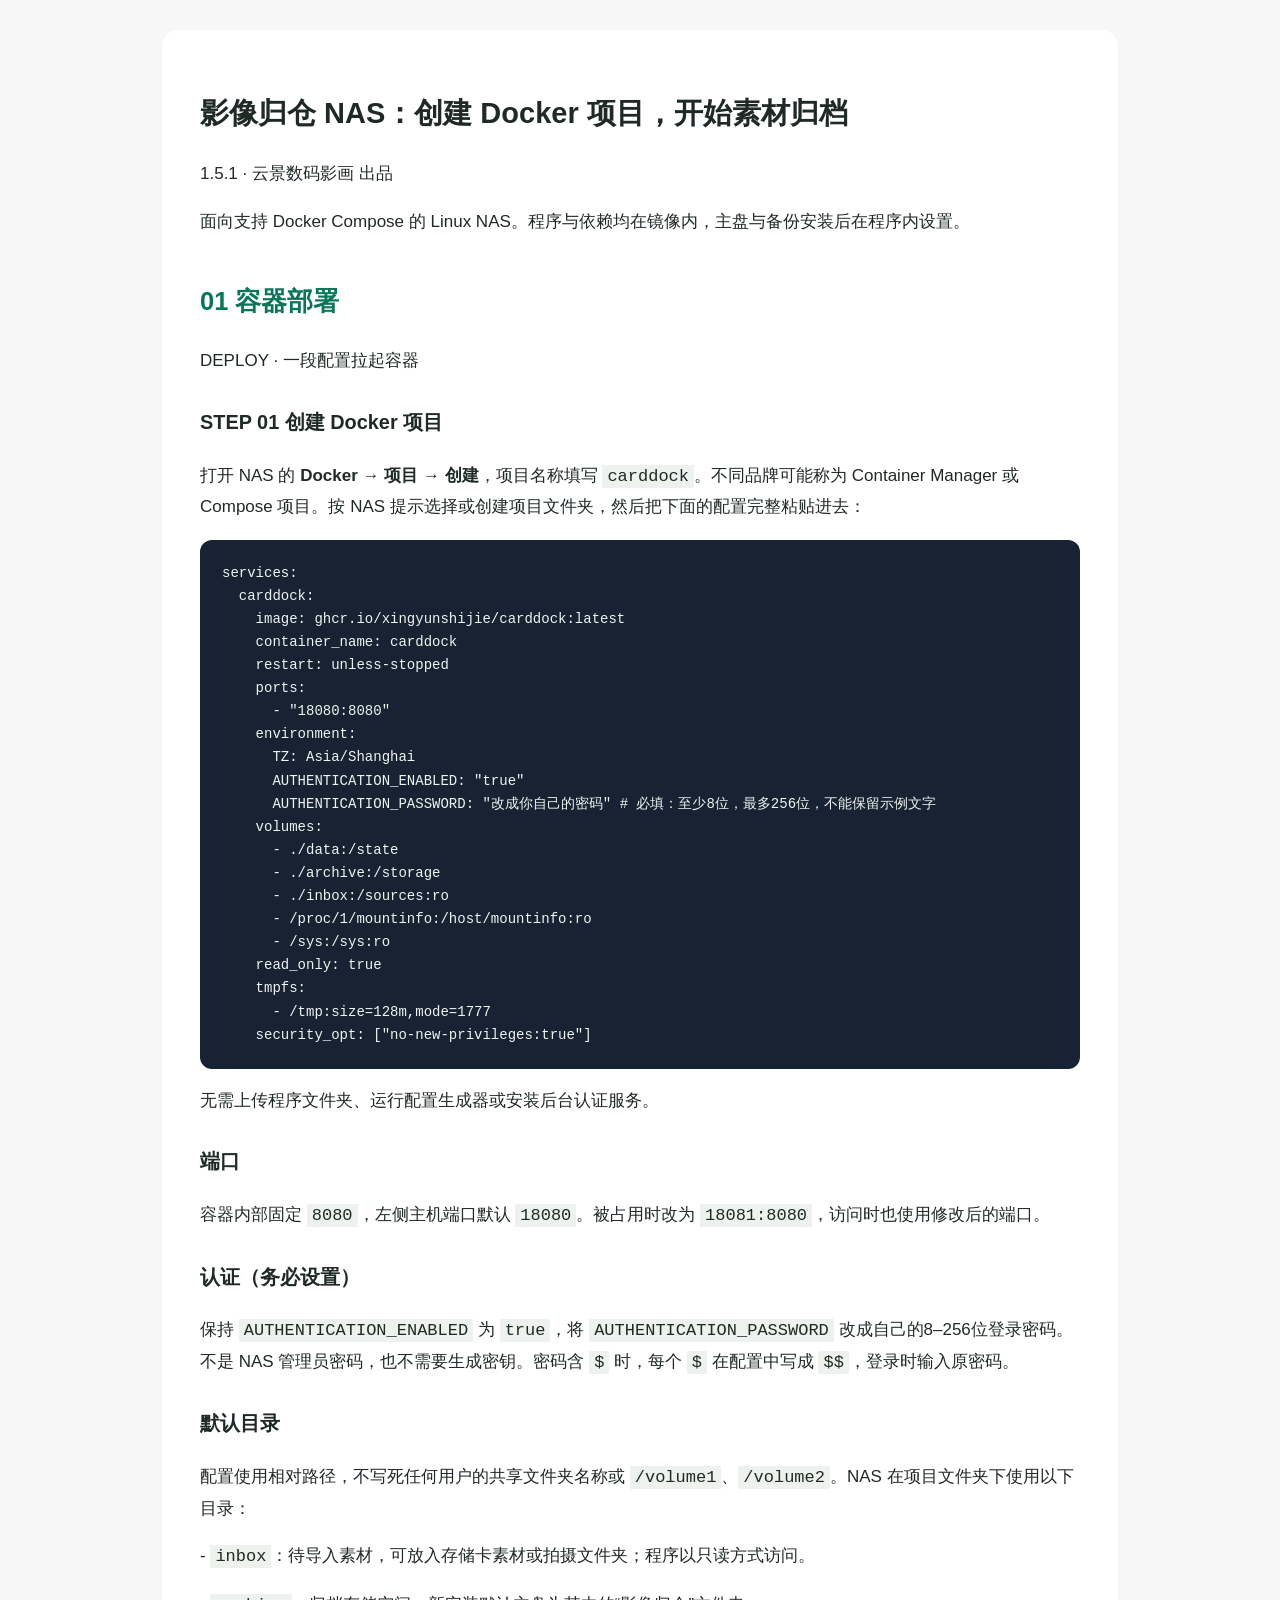
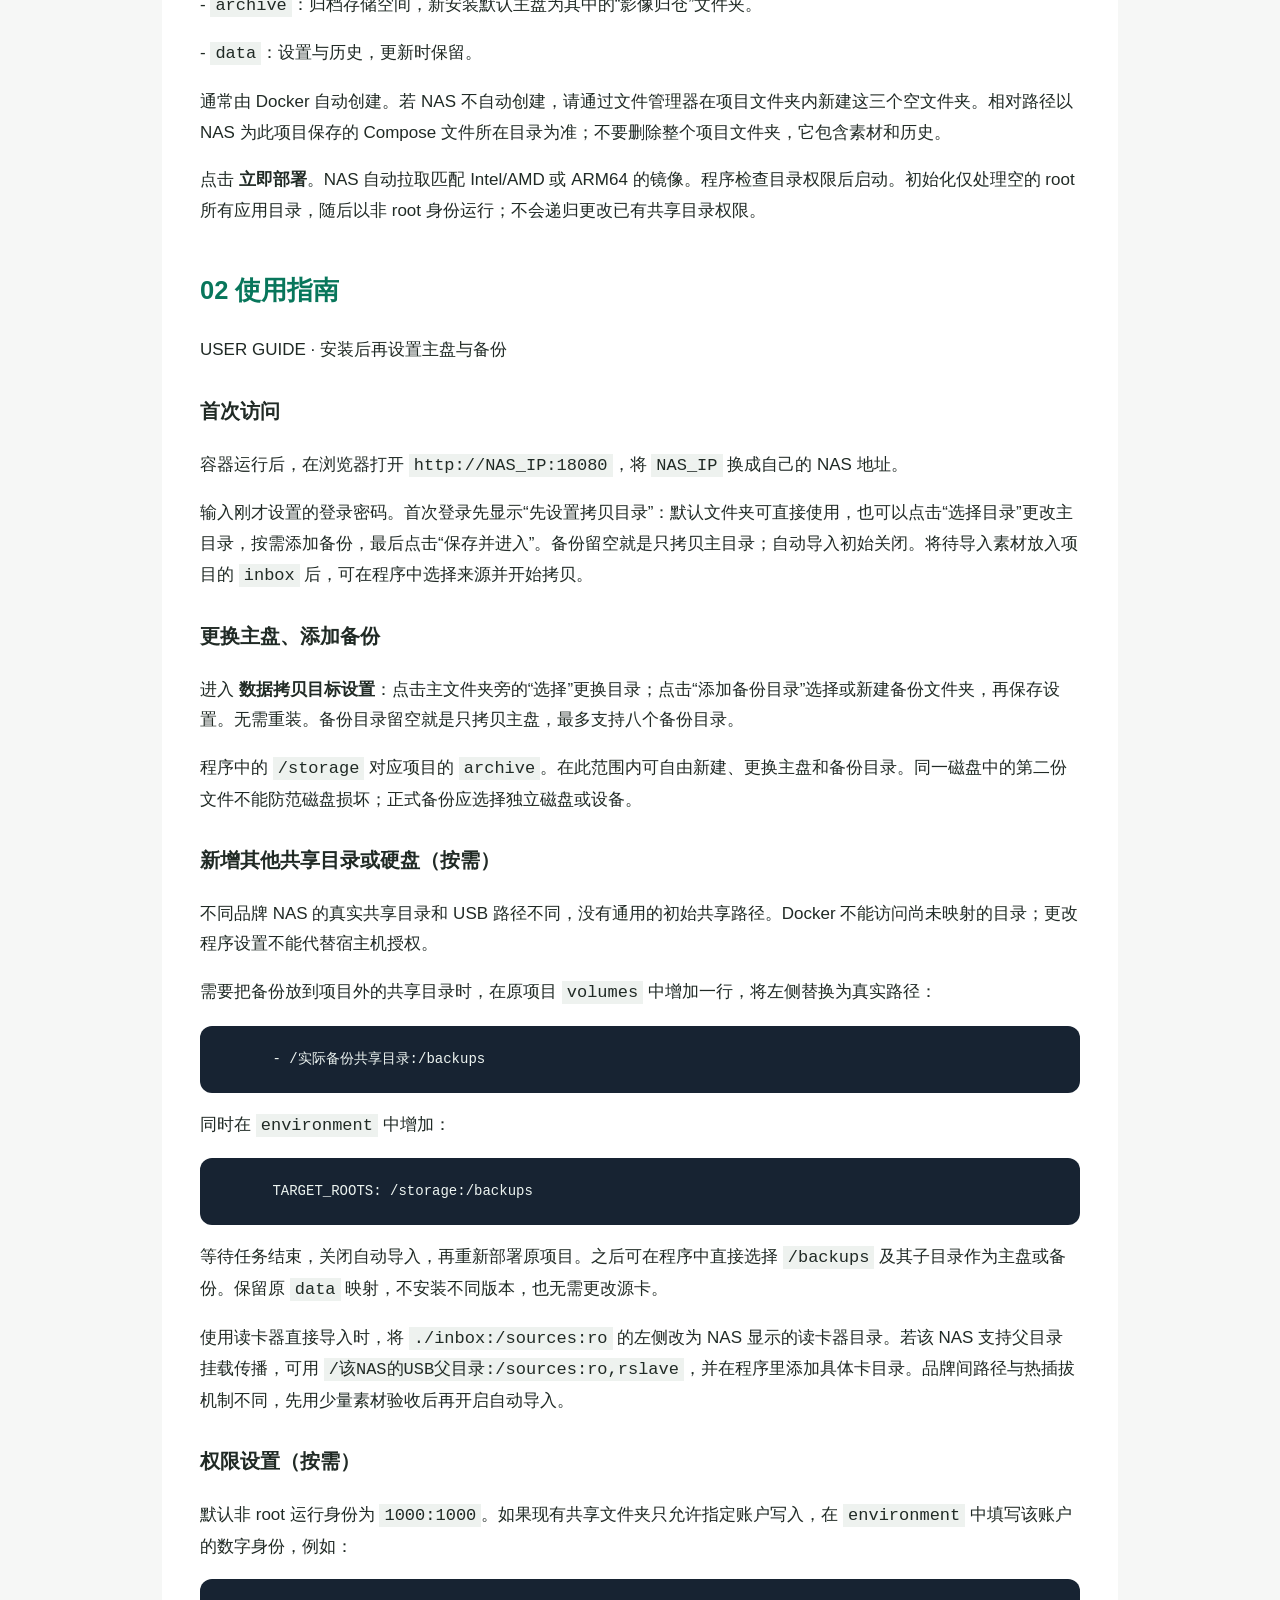
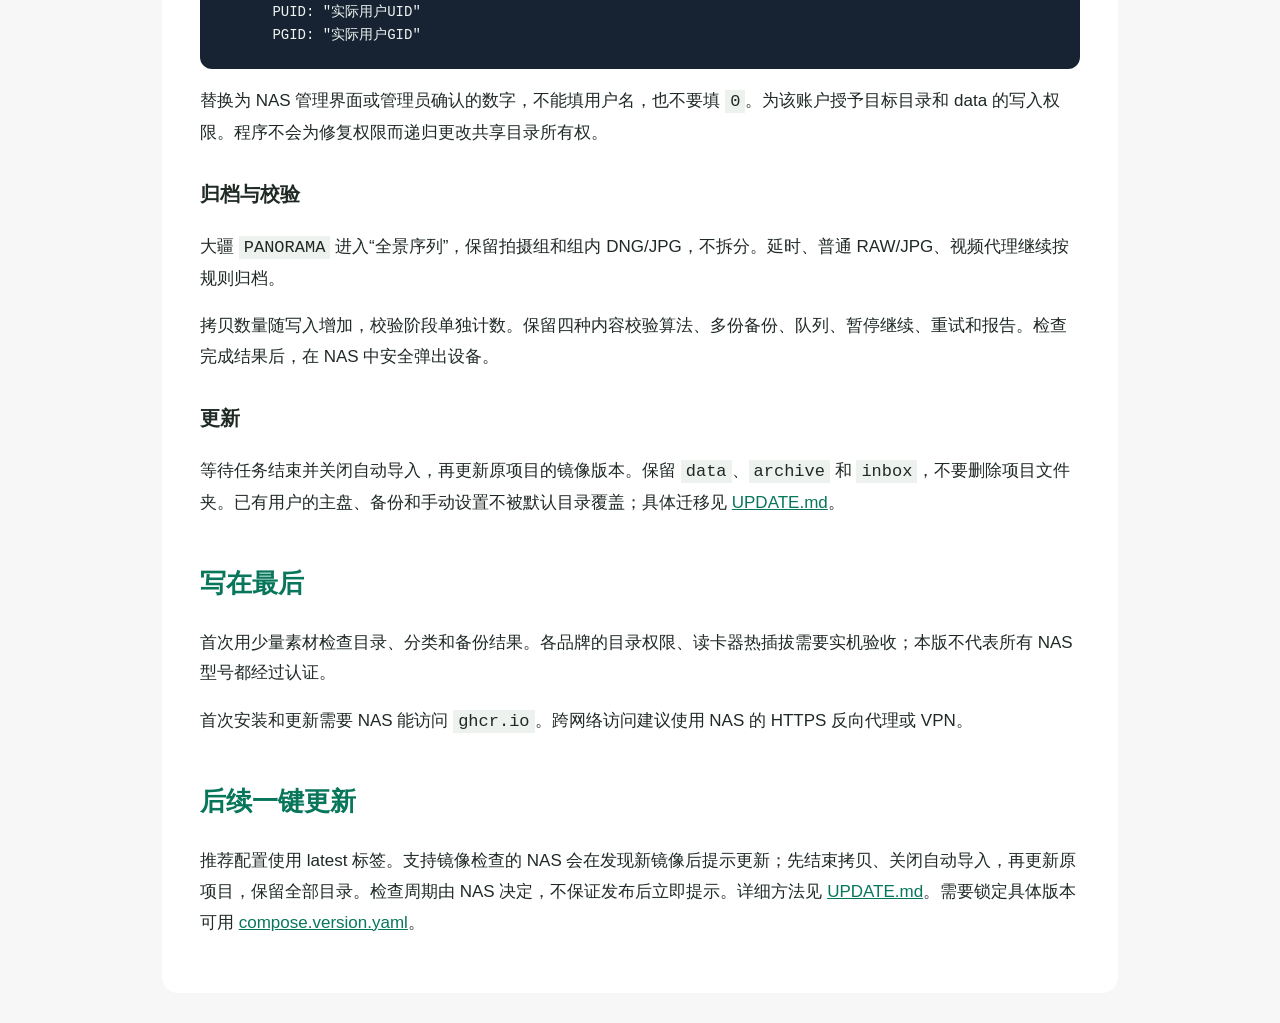
==== NAS安装说明.html @ 78da8e76 "Discover each NAS shared folders during installation and list granted shares" ====
<!doctype html><html lang="zh-CN"><meta charset="utf-8"><meta name="viewport" content="width=device-width,initial-scale=1"><title>影像归仓 NAS · 通用安装</title><style>body{margin:0;background:#f6f7f6;color:#202a25;font:17px/1.8 -apple-system,BlinkMacSystemFont,"Segoe UI",sans-serif}main{max-width:880px;margin:30px auto;background:#fff;padding:38px;border-radius:16px}h1{font-size:29px}h2{margin-top:42px;color:#08765b}h3{margin-top:28px}a{color:#08765b}pre{padding:22px;background:#172332;color:#edf4f1;overflow:auto;border-radius:12px;font-size:14px;line-height:1.65}code{font-family:ui-monospace,monospace}p code{background:#eef2ef;padding:2px 5px}@media(max-width:650px){main{margin:0;padding:24px 18px}h1{font-size:25px}}</style><main><h1>影像归仓 NAS：创建 Docker 项目，开始素材归档</h1><p>1.5.1 · 云景数码影画 出品</p><p>面向支持 Docker Compose 的 Linux NAS。程序与依赖均在镜像内，主盘与备份安装后在程序内设置。</p><h2>01 容器部署</h2><p>DEPLOY · 一段配置拉起容器</p><h3>STEP 01 创建 Docker 项目</h3><p>打开 NAS 的 <strong>Docker → 项目 → 创建</strong>，项目名称填写 <code>carddock</code>。不同品牌可能称为 Container Manager 或 Compose 项目。按 NAS 提示选择或创建项目文件夹，然后把下面的配置完整粘贴进去：</p><pre><code>services:
  carddock:
    image: ghcr.io/xingyunshijie/carddock:latest
    container_name: carddock
    restart: unless-stopped
    ports:
      - &quot;18080:8080&quot;
    environment:
      TZ: Asia/Shanghai
      AUTHENTICATION_ENABLED: &quot;true&quot;
      AUTHENTICATION_PASSWORD: &quot;改成你自己的密码&quot; # 必填：至少8位，最多256位，不能保留示例文字
    volumes:
      - ./data:/state
      - ./archive:/storage
      - ./inbox:/sources:ro
      - /proc/1/mountinfo:/host/mountinfo:ro
      - /sys:/sys:ro
    read_only: true
    tmpfs:
      - /tmp:size=128m,mode=1777
    security_opt: [&quot;no-new-privileges:true&quot;]</code></pre><p>无需上传程序文件夹、运行配置生成器或安装后台认证服务。</p><h3>端口</h3><p>容器内部固定 <code>8080</code>，左侧主机端口默认 <code>18080</code>。被占用时改为 <code>18081:8080</code>，访问时也使用修改后的端口。</p><h3>认证（务必设置）</h3><p>保持 <code>AUTHENTICATION_ENABLED</code> 为 <code>true</code>，将 <code>AUTHENTICATION_PASSWORD</code> 改成自己的8–256位登录密码。不是 NAS 管理员密码，也不需要生成密钥。密码含 <code>$</code> 时，每个 <code>$</code> 在配置中写成 <code>$$</code>，登录时输入原密码。</p><h3>默认目录</h3><p>配置使用相对路径，不写死任何用户的共享文件夹名称或 <code>/volume1</code>、<code>/volume2</code>。NAS 在项目文件夹下使用以下目录：</p><p>- <code>inbox</code>：待导入素材，可放入存储卡素材或拍摄文件夹；程序以只读方式访问。</p><p>- <code>archive</code>：归档存储空间，新安装默认主盘为其中的“影像归仓”文件夹。</p><p>- <code>data</code>：设置与历史，更新时保留。</p><p>通常由 Docker 自动创建。若 NAS 不自动创建，请通过文件管理器在项目文件夹内新建这三个空文件夹。相对路径以 NAS 为此项目保存的 Compose 文件所在目录为准；不要删除整个项目文件夹，它包含素材和历史。</p><p>点击 <strong>立即部署</strong>。NAS 自动拉取匹配 Intel/AMD 或 ARM64 的镜像。程序检查目录权限后启动。初始化仅处理空的 root 所有应用目录，随后以非 root 身份运行；不会递归更改已有共享目录权限。</p><h2>02 使用指南</h2><p>USER GUIDE · 安装后再设置主盘与备份</p><h3>首次访问</h3><p>容器运行后，在浏览器打开 <code>http://NAS_IP:18080</code>，将 <code>NAS_IP</code> 换成自己的 NAS 地址。</p><p>输入刚才设置的登录密码。首次登录先显示“先设置拷贝目录”：默认文件夹可直接使用，也可以点击“选择目录”更改主目录，按需添加备份，最后点击“保存并进入”。备份留空就是只拷贝主目录；自动导入初始关闭。将待导入素材放入项目的 <code>inbox</code> 后，可在程序中选择来源并开始拷贝。</p><h3>更换主盘、添加备份</h3><p>进入 <strong>数据拷贝目标设置</strong>：点击主文件夹旁的“选择”更换目录；点击“添加备份目录”选择或新建备份文件夹，再保存设置。无需重装。备份目录留空就是只拷贝主盘，最多支持八个备份目录。</p><p>程序中的 <code>/storage</code> 对应项目的 <code>archive</code>。在此范围内可自由新建、更换主盘和备份目录。同一磁盘中的第二份文件不能防范磁盘损坏；正式备份应选择独立磁盘或设备。</p><h3>新增其他共享目录或硬盘（按需）</h3><p>不同品牌 NAS 的真实共享目录和 USB 路径不同，没有通用的初始共享路径。Docker 不能访问尚未映射的目录；更改程序设置不能代替宿主机授权。</p><p>需要把备份放到项目外的共享目录时，在原项目 <code>volumes</code> 中增加一行，将左侧替换为真实路径：</p><pre><code>      - /实际备份共享目录:/backups</code></pre><p>同时在 <code>environment</code> 中增加：</p><pre><code>      TARGET_ROOTS: /storage:/backups</code></pre><p>等待任务结束，关闭自动导入，再重新部署原项目。之后可在程序中直接选择 <code>/backups</code> 及其子目录作为主盘或备份。保留原 <code>data</code> 映射，不安装不同版本，也无需更改源卡。</p><p>使用读卡器直接导入时，将 <code>./inbox:/sources:ro</code> 的左侧改为 NAS 显示的读卡器目录。若该 NAS 支持父目录挂载传播，可用 <code>/该NAS的USB父目录:/sources:ro,rslave</code>，并在程序里添加具体卡目录。品牌间路径与热插拔机制不同，先用少量素材验收后再开启自动导入。</p><h3>权限设置（按需）</h3><p>默认非 root 运行身份为 <code>1000:1000</code>。如果现有共享文件夹只允许指定账户写入，在 <code>environment</code> 中填写该账户的数字身份，例如：</p><pre><code>      PUID: &quot;实际用户UID&quot;
      PGID: &quot;实际用户GID&quot;</code></pre><p>替换为 NAS 管理界面或管理员确认的数字，不能填用户名，也不要填 <code>0</code>。为该账户授予目标目录和 data 的写入权限。程序不会为修复权限而递归更改共享目录所有权。</p><h3>归档与校验</h3><p>大疆 <code>PANORAMA</code> 进入“全景序列”，保留拍摄组和组内 DNG/JPG，不拆分。延时、普通 RAW/JPG、视频代理继续按规则归档。</p><p>拷贝数量随写入增加，校验阶段单独计数。保留四种内容校验算法、多份备份、队列、暂停继续、重试和报告。检查完成结果后，在 NAS 中安全弹出设备。</p><h3>更新</h3><p>等待任务结束并关闭自动导入，再更新原项目的镜像版本。保留 <code>data</code>、<code>archive</code> 和 <code>inbox</code>，不要删除项目文件夹。已有用户的主盘、备份和手动设置不被默认目录覆盖；具体迁移见 <a href="UPDATE.md">UPDATE.md</a>。</p><h2>写在最后</h2><p>首次用少量素材检查目录、分类和备份结果。各品牌的目录权限、读卡器热插拔需要实机验收；本版不代表所有 NAS 型号都经过认证。</p><p>首次安装和更新需要 NAS 能访问 <code>ghcr.io</code>。跨网络访问建议使用 NAS 的 HTTPS 反向代理或 VPN。</p><h2>后续一键更新</h2><p>推荐配置使用 latest 标签。支持镜像检查的 NAS 会在发现新镜像后提示更新；先结束拷贝、关闭自动导入，再更新原项目，保留全部目录。检查周期由 NAS 决定，不保证发布后立即提示。详细方法见 <a href="UPDATE.md">UPDATE.md</a>。需要锁定具体版本可用 <a href="compose.version.yaml">compose.version.yaml</a>。</p></main></html>
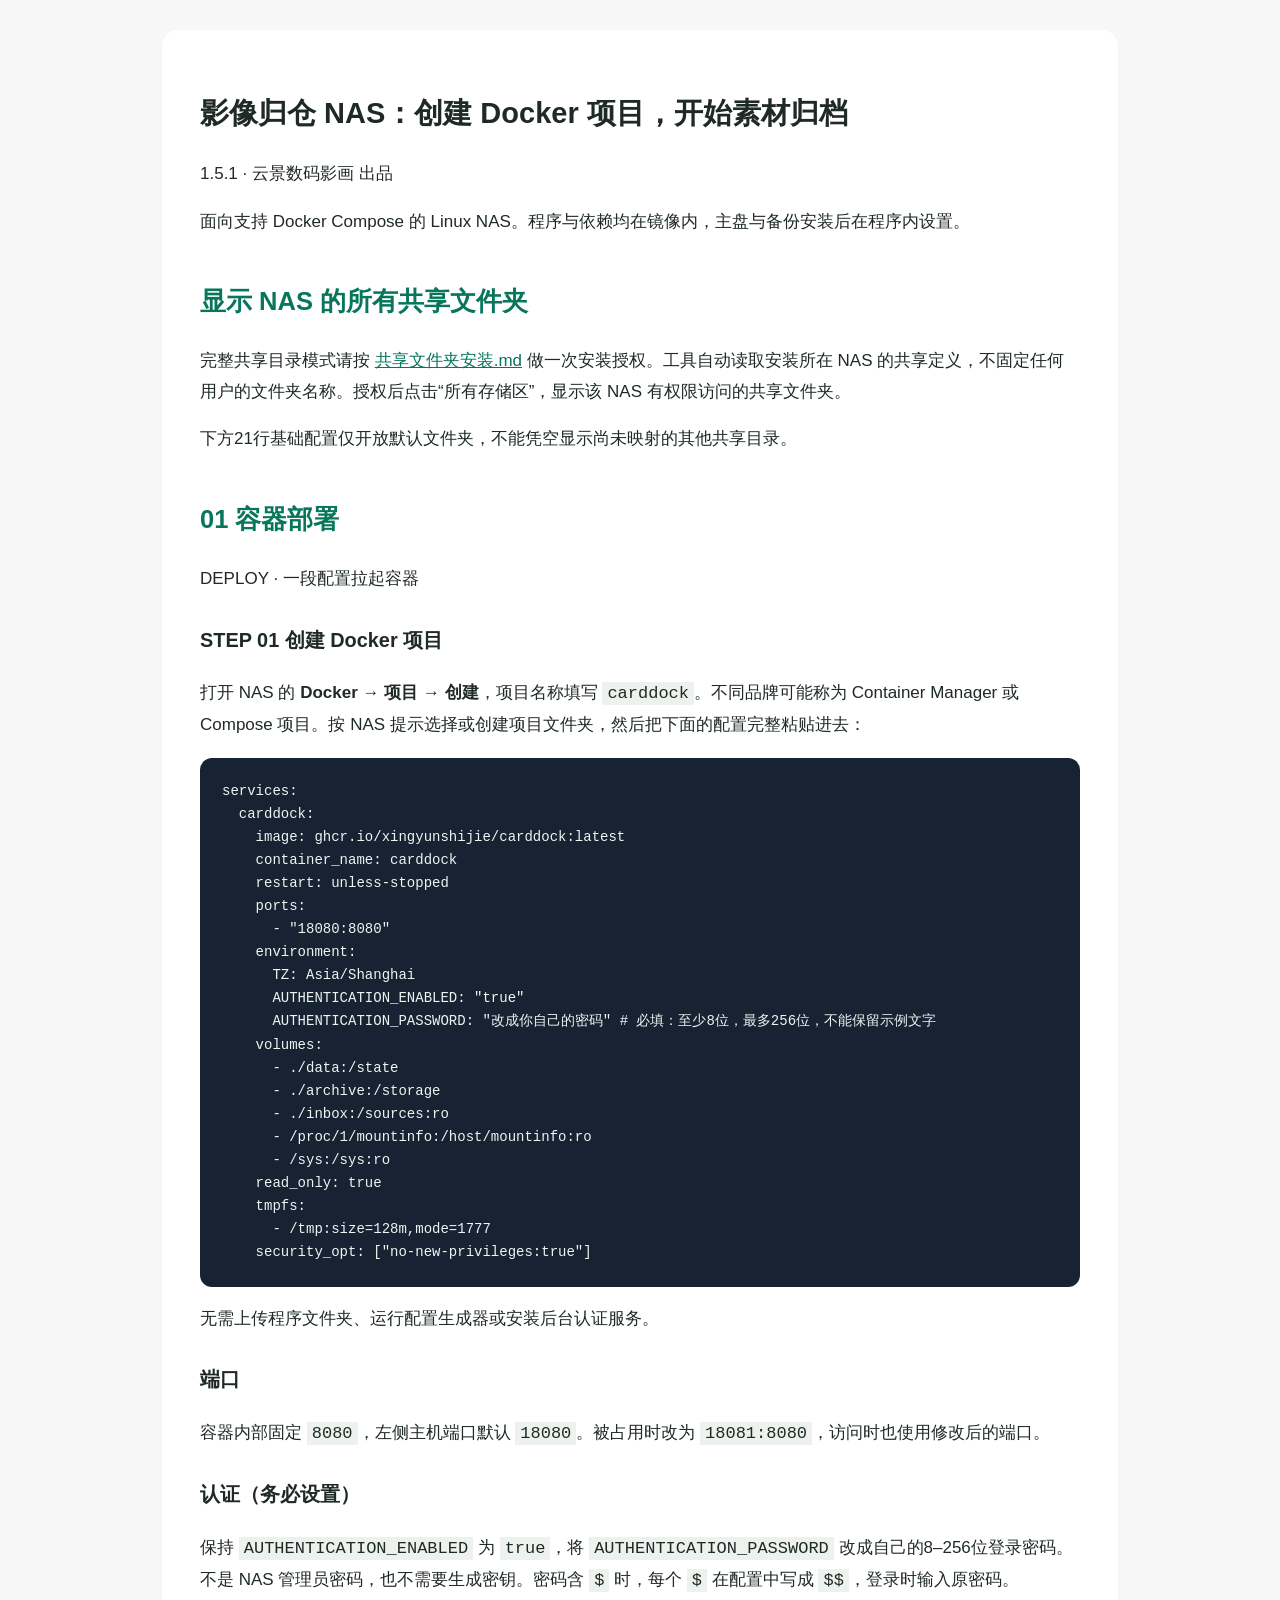
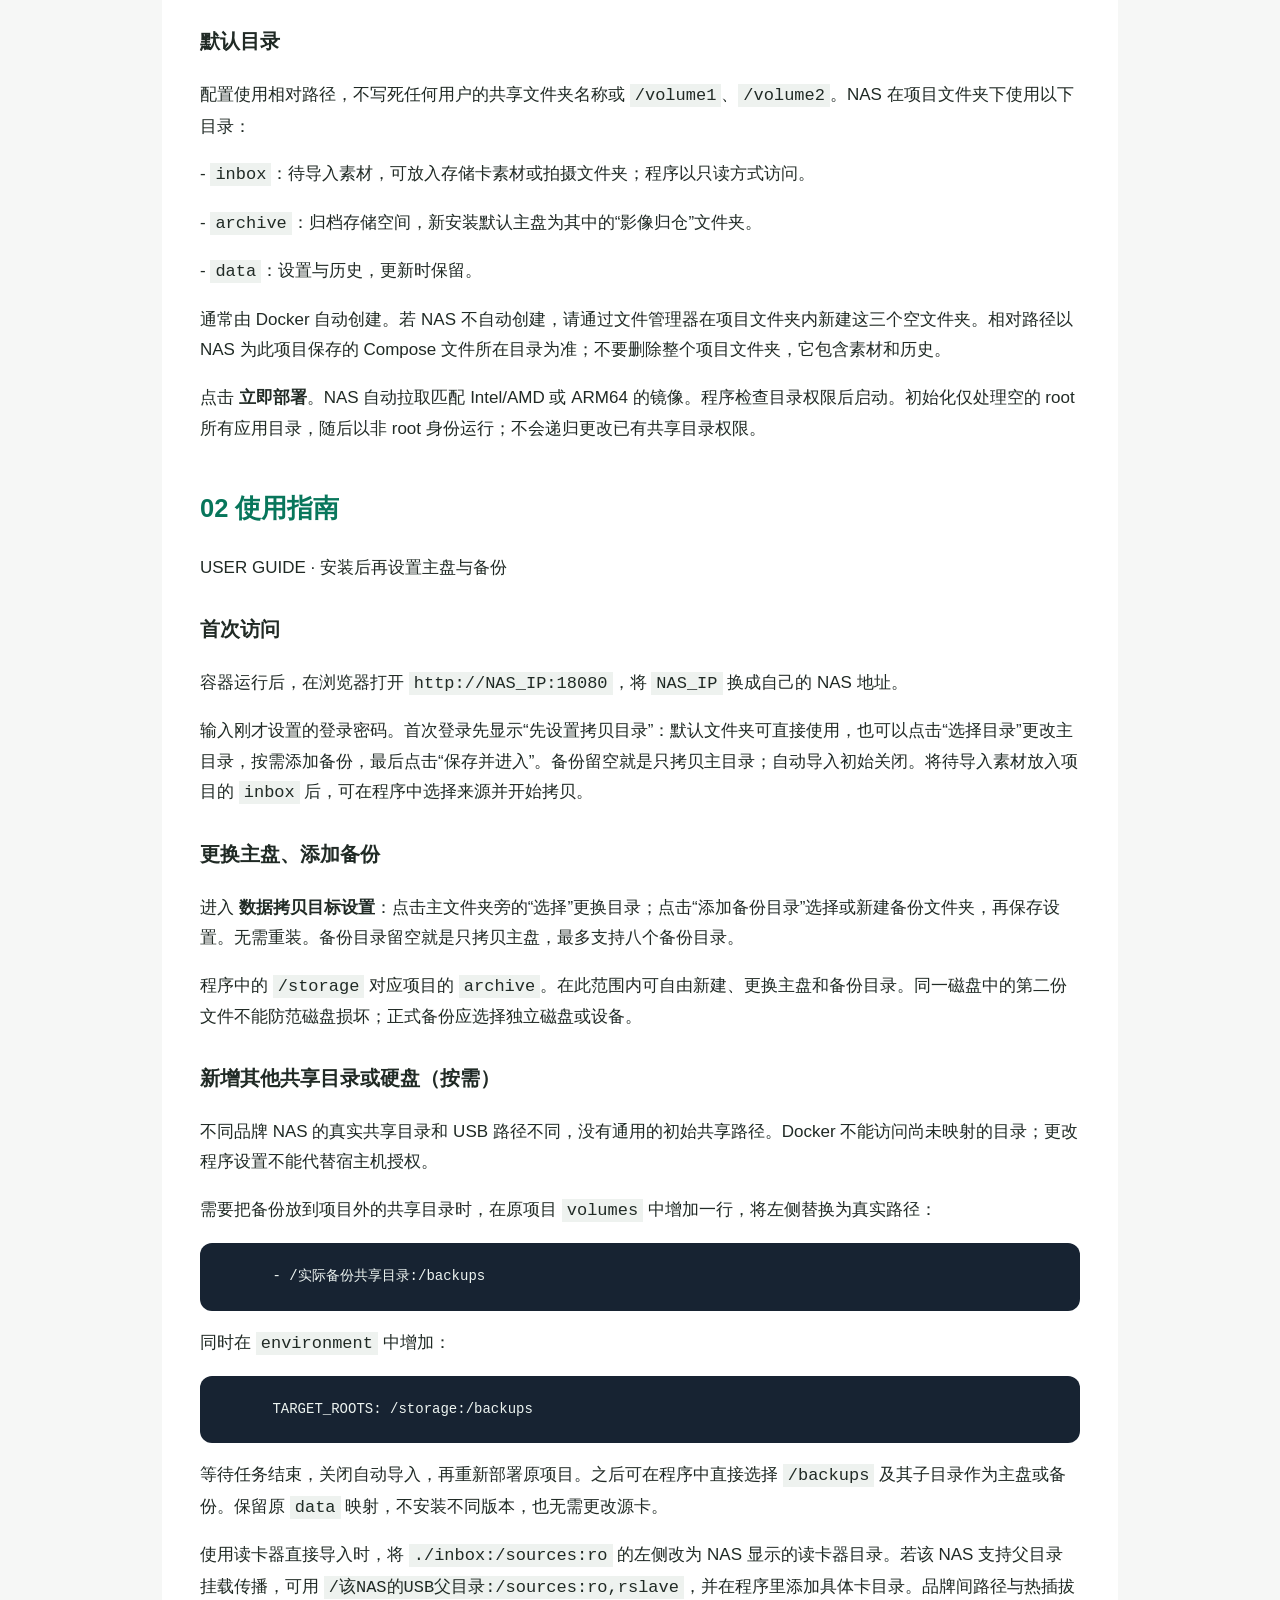
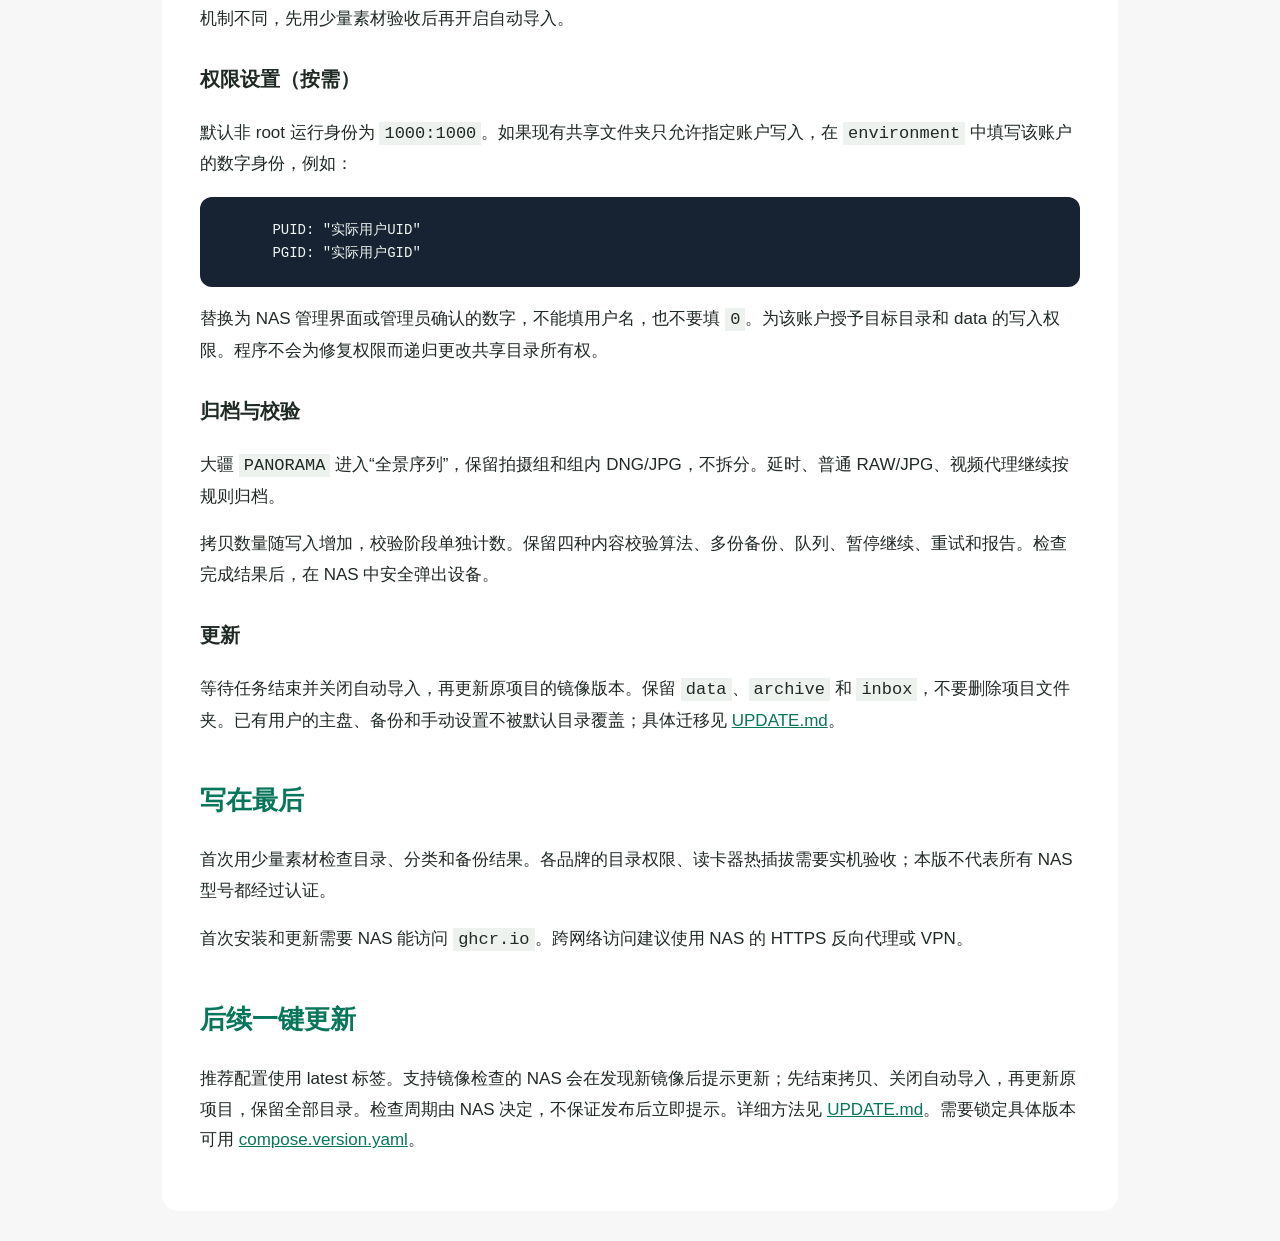
==== commit b2be43d6: "Accept real NAS paths and explain shared folder authorization" ====
--- a/NAS安装说明.html
+++ b/NAS安装说明.html
@@ -1,4 +1,4 @@
-<!doctype html><html lang="zh-CN"><meta charset="utf-8"><meta name="viewport" content="width=device-width,initial-scale=1"><title>影像归仓 NAS · 通用安装</title><style>body{margin:0;background:#f6f7f6;color:#202a25;font:17px/1.8 -apple-system,BlinkMacSystemFont,"Segoe UI",sans-serif}main{max-width:880px;margin:30px auto;background:#fff;padding:38px;border-radius:16px}h1{font-size:29px}h2{margin-top:42px;color:#08765b}h3{margin-top:28px}a{color:#08765b}pre{padding:22px;background:#172332;color:#edf4f1;overflow:auto;border-radius:12px;font-size:14px;line-height:1.65}code{font-family:ui-monospace,monospace}p code{background:#eef2ef;padding:2px 5px}@media(max-width:650px){main{margin:0;padding:24px 18px}h1{font-size:25px}}</style><main><h1>影像归仓 NAS：创建 Docker 项目，开始素材归档</h1><p>1.5.1 · 云景数码影画 出品</p><p>面向支持 Docker Compose 的 Linux NAS。程序与依赖均在镜像内，主盘与备份安装后在程序内设置。</p><h2>01 容器部署</h2><p>DEPLOY · 一段配置拉起容器</p><h3>STEP 01 创建 Docker 项目</h3><p>打开 NAS 的 <strong>Docker → 项目 → 创建</strong>，项目名称填写 <code>carddock</code>。不同品牌可能称为 Container Manager 或 Compose 项目。按 NAS 提示选择或创建项目文件夹，然后把下面的配置完整粘贴进去：</p><pre><code>services:
+<!doctype html><html lang="zh-CN"><meta charset="utf-8"><meta name="viewport" content="width=device-width,initial-scale=1"><title>影像归仓 NAS · 通用安装</title><style>body{margin:0;background:#f6f7f6;color:#202a25;font:17px/1.8 -apple-system,BlinkMacSystemFont,"Segoe UI",sans-serif}main{max-width:880px;margin:30px auto;background:#fff;padding:38px;border-radius:16px}h1{font-size:29px}h2{margin-top:42px;color:#08765b}h3{margin-top:28px}a{color:#08765b}pre{padding:22px;background:#172332;color:#edf4f1;overflow:auto;border-radius:12px;font-size:14px;line-height:1.65}code{font-family:ui-monospace,monospace}p code{background:#eef2ef;padding:2px 5px}@media(max-width:650px){main{margin:0;padding:24px 18px}h1{font-size:25px}}</style><main><h1>影像归仓 NAS：创建 Docker 项目，开始素材归档</h1><p>1.5.1 · 云景数码影画 出品</p><p>面向支持 Docker Compose 的 Linux NAS。程序与依赖均在镜像内，主盘与备份安装后在程序内设置。</p><h2>显示 NAS 的所有共享文件夹</h2><p>完整共享目录模式请按 <a href="共享文件夹安装.md">共享文件夹安装.md</a> 做一次安装授权。工具自动读取安装所在 NAS 的共享定义，不固定任何用户的文件夹名称。授权后点击“所有存储区”，显示该 NAS 有权限访问的共享文件夹。</p><p>下方21行基础配置仅开放默认文件夹，不能凭空显示尚未映射的其他共享目录。</p><h2>01 容器部署</h2><p>DEPLOY · 一段配置拉起容器</p><h3>STEP 01 创建 Docker 项目</h3><p>打开 NAS 的 <strong>Docker → 项目 → 创建</strong>，项目名称填写 <code>carddock</code>。不同品牌可能称为 Container Manager 或 Compose 项目。按 NAS 提示选择或创建项目文件夹，然后把下面的配置完整粘贴进去：</p><pre><code>services:
   carddock:
     image: ghcr.io/xingyunshijie/carddock:latest
     container_name: carddock
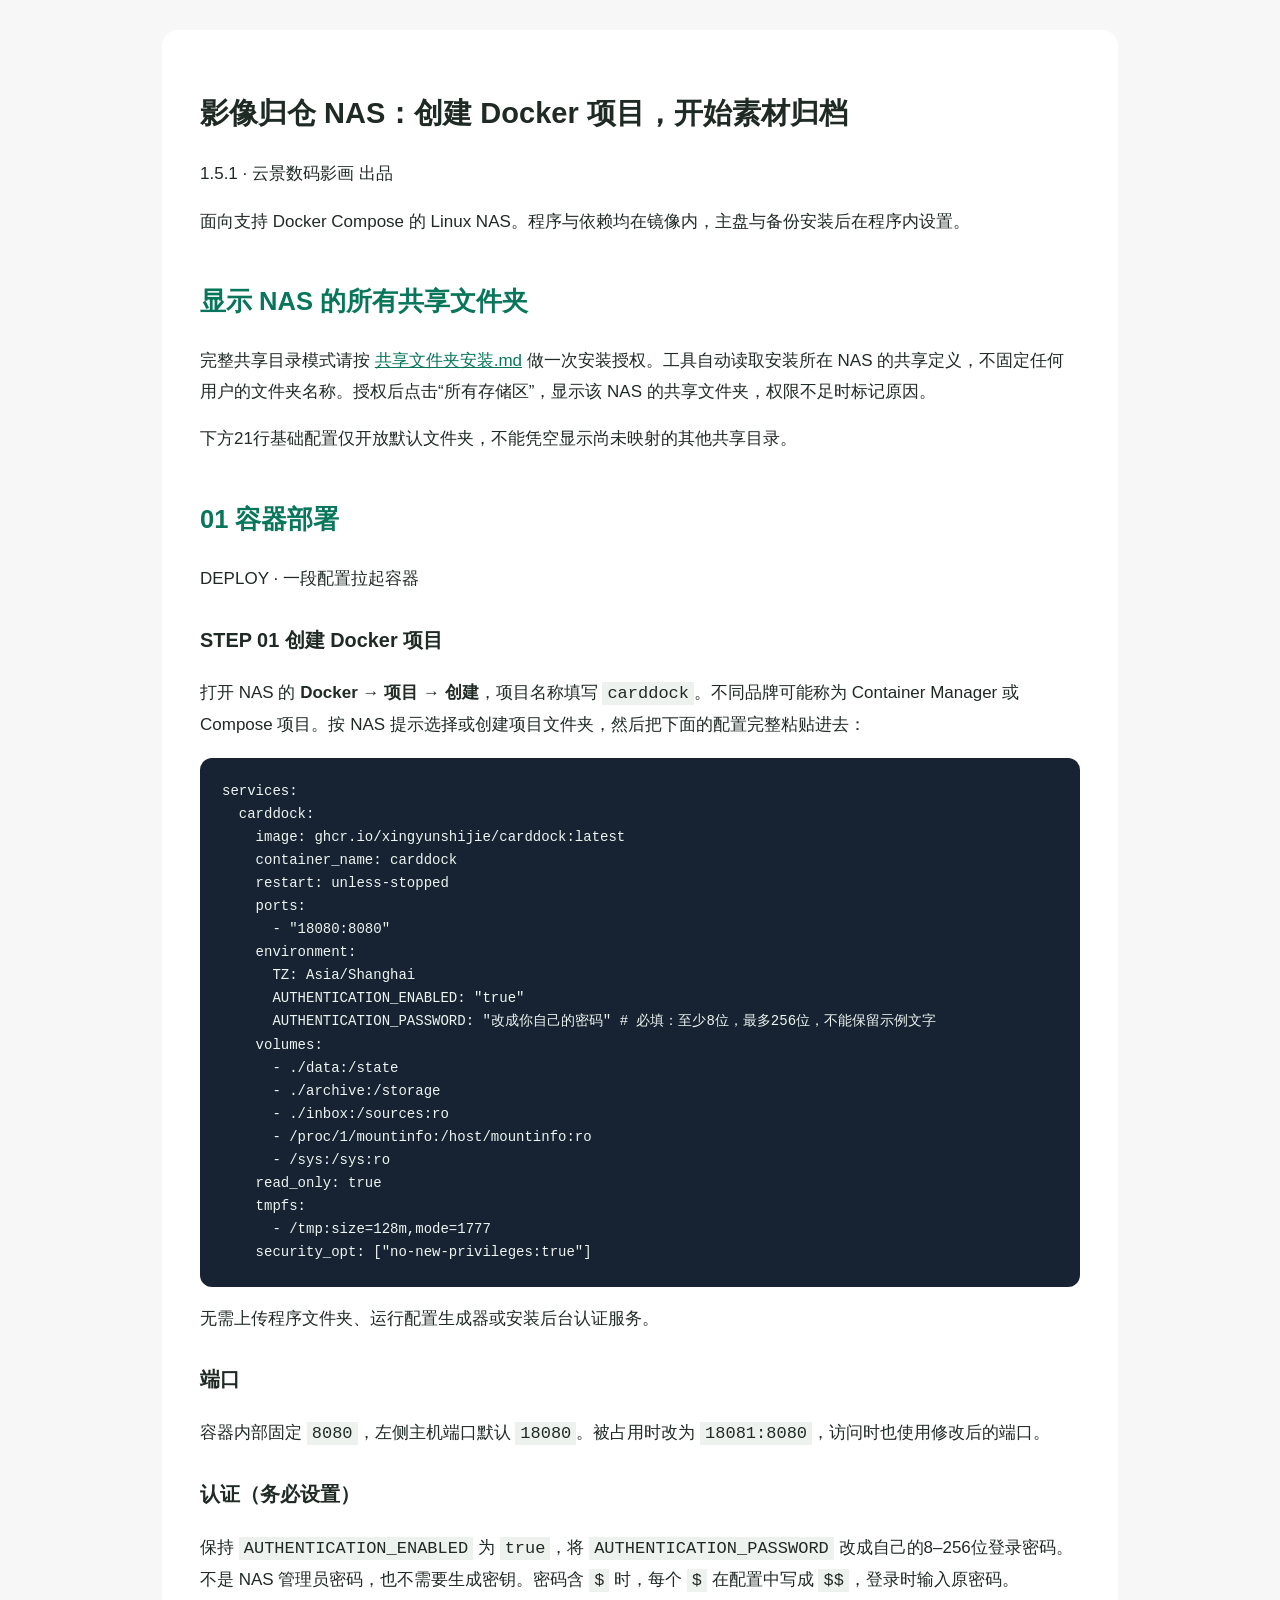
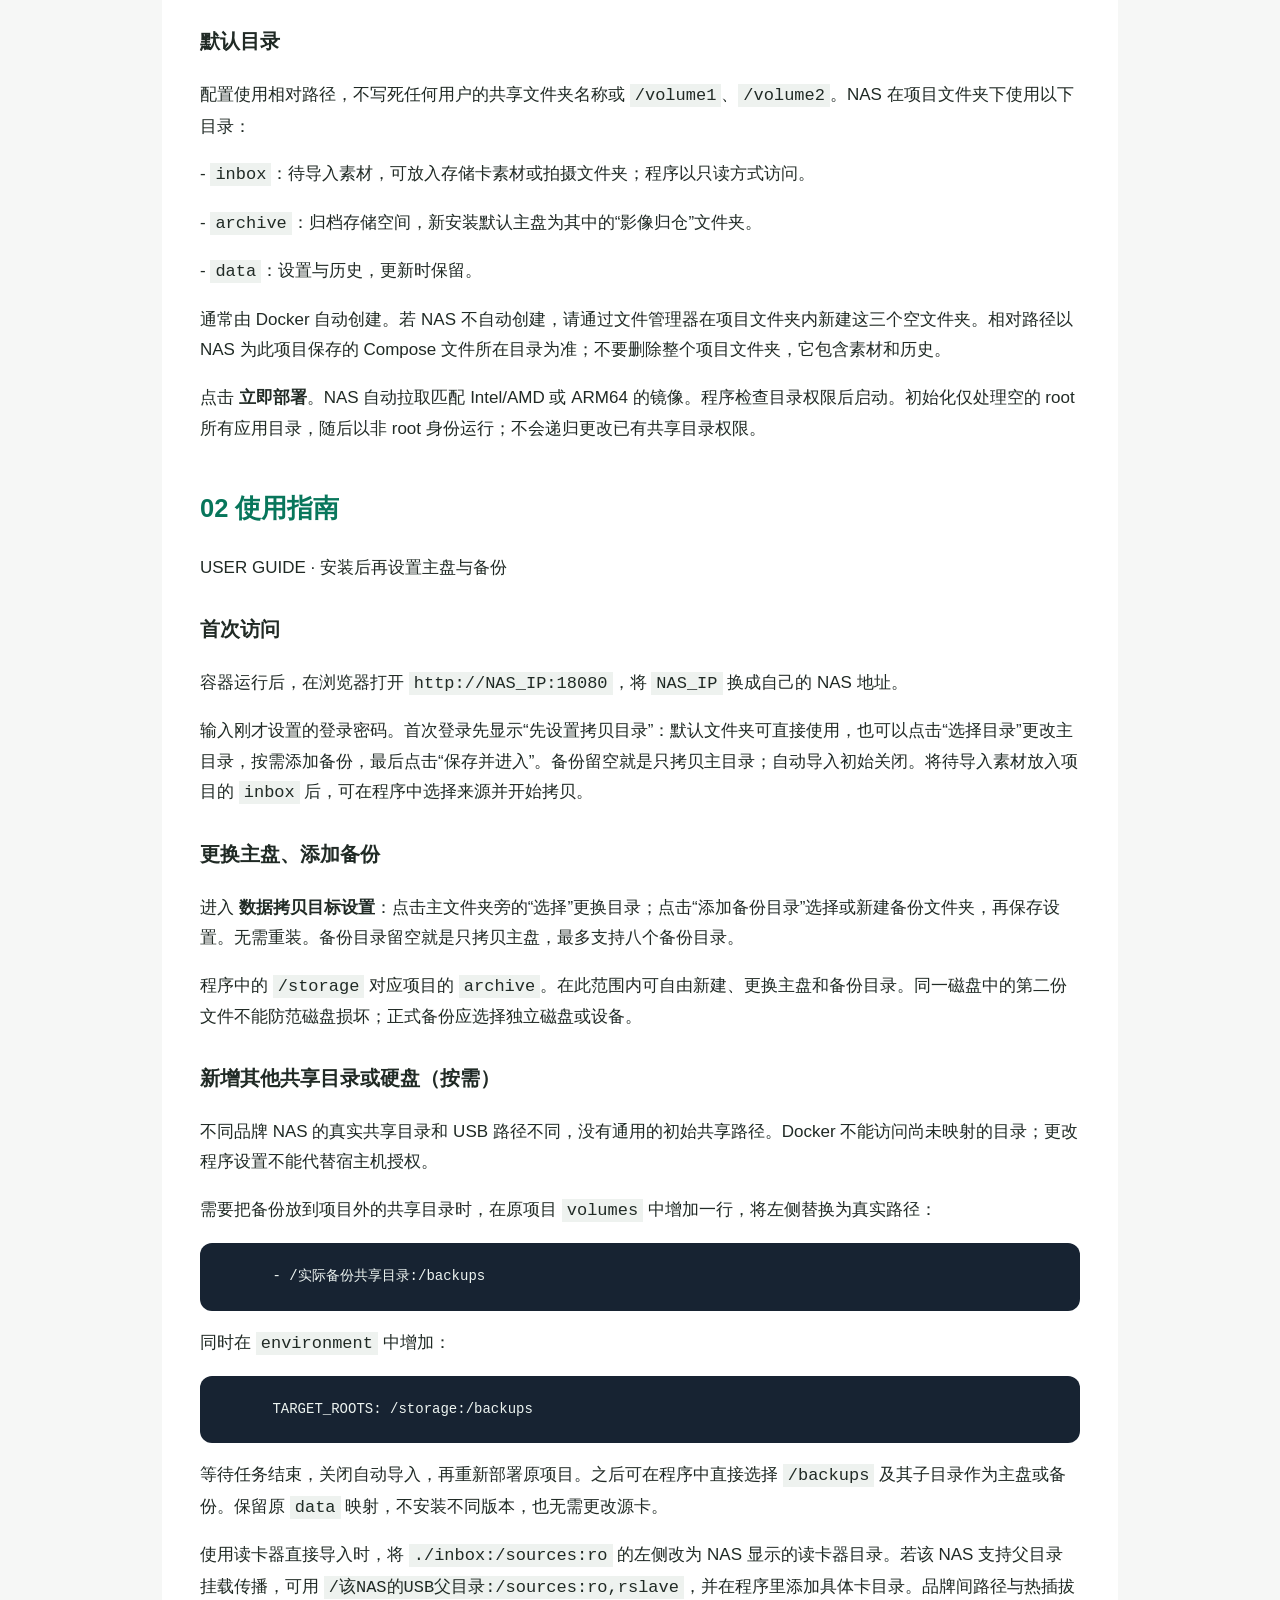
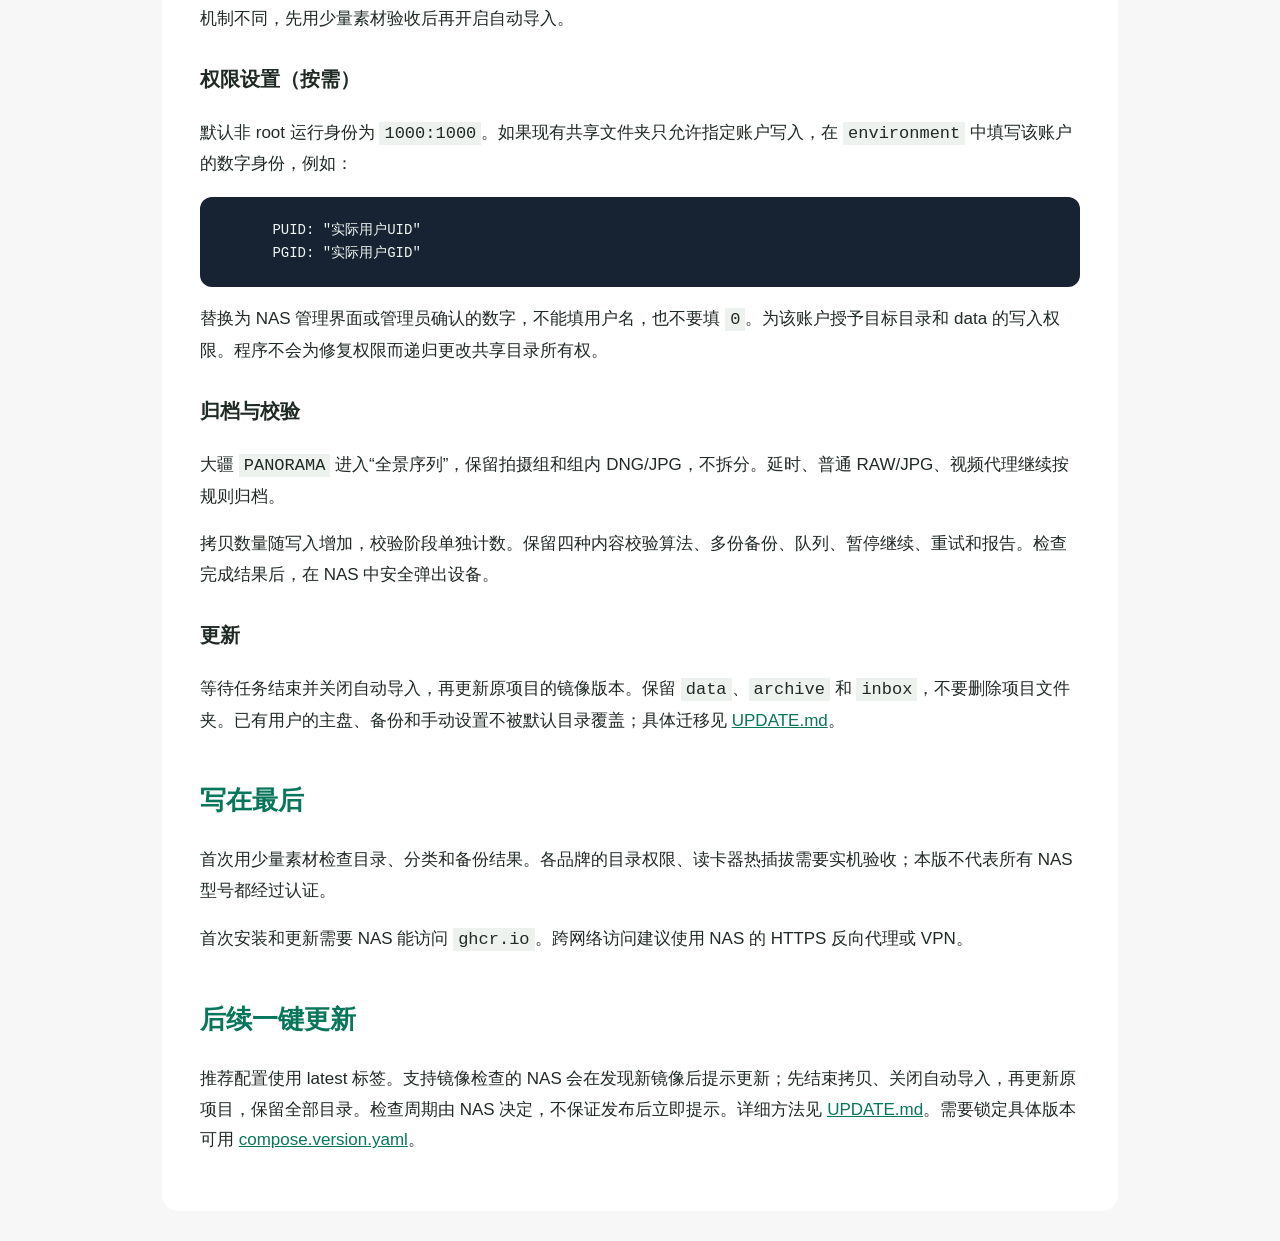
==== commit 149499e5: "Document portable share authorization and verified NAS folder selection [skip ci]" ====
--- a/NAS安装说明.html
+++ b/NAS安装说明.html
@@ -1,4 +1,4 @@
-<!doctype html><html lang="zh-CN"><meta charset="utf-8"><meta name="viewport" content="width=device-width,initial-scale=1"><title>影像归仓 NAS · 通用安装</title><style>body{margin:0;background:#f6f7f6;color:#202a25;font:17px/1.8 -apple-system,BlinkMacSystemFont,"Segoe UI",sans-serif}main{max-width:880px;margin:30px auto;background:#fff;padding:38px;border-radius:16px}h1{font-size:29px}h2{margin-top:42px;color:#08765b}h3{margin-top:28px}a{color:#08765b}pre{padding:22px;background:#172332;color:#edf4f1;overflow:auto;border-radius:12px;font-size:14px;line-height:1.65}code{font-family:ui-monospace,monospace}p code{background:#eef2ef;padding:2px 5px}@media(max-width:650px){main{margin:0;padding:24px 18px}h1{font-size:25px}}</style><main><h1>影像归仓 NAS：创建 Docker 项目，开始素材归档</h1><p>1.5.1 · 云景数码影画 出品</p><p>面向支持 Docker Compose 的 Linux NAS。程序与依赖均在镜像内，主盘与备份安装后在程序内设置。</p><h2>显示 NAS 的所有共享文件夹</h2><p>完整共享目录模式请按 <a href="共享文件夹安装.md">共享文件夹安装.md</a> 做一次安装授权。工具自动读取安装所在 NAS 的共享定义，不固定任何用户的文件夹名称。授权后点击“所有存储区”，显示该 NAS 有权限访问的共享文件夹。</p><p>下方21行基础配置仅开放默认文件夹，不能凭空显示尚未映射的其他共享目录。</p><h2>01 容器部署</h2><p>DEPLOY · 一段配置拉起容器</p><h3>STEP 01 创建 Docker 项目</h3><p>打开 NAS 的 <strong>Docker → 项目 → 创建</strong>，项目名称填写 <code>carddock</code>。不同品牌可能称为 Container Manager 或 Compose 项目。按 NAS 提示选择或创建项目文件夹，然后把下面的配置完整粘贴进去：</p><pre><code>services:
+<!doctype html><html lang="zh-CN"><meta charset="utf-8"><meta name="viewport" content="width=device-width,initial-scale=1"><title>影像归仓 NAS · 通用安装</title><style>body{margin:0;background:#f6f7f6;color:#202a25;font:17px/1.8 -apple-system,BlinkMacSystemFont,"Segoe UI",sans-serif}main{max-width:880px;margin:30px auto;background:#fff;padding:38px;border-radius:16px}h1{font-size:29px}h2{margin-top:42px;color:#08765b}h3{margin-top:28px}a{color:#08765b}pre{padding:22px;background:#172332;color:#edf4f1;overflow:auto;border-radius:12px;font-size:14px;line-height:1.65}code{font-family:ui-monospace,monospace}p code{background:#eef2ef;padding:2px 5px}@media(max-width:650px){main{margin:0;padding:24px 18px}h1{font-size:25px}}</style><main><h1>影像归仓 NAS：创建 Docker 项目，开始素材归档</h1><p>1.5.1 · 云景数码影画 出品</p><p>面向支持 Docker Compose 的 Linux NAS。程序与依赖均在镜像内，主盘与备份安装后在程序内设置。</p><h2>显示 NAS 的所有共享文件夹</h2><p>完整共享目录模式请按 <a href="共享文件夹安装.md">共享文件夹安装.md</a> 做一次安装授权。工具自动读取安装所在 NAS 的共享定义，不固定任何用户的文件夹名称。授权后点击“所有存储区”，显示该 NAS 的共享文件夹，权限不足时标记原因。</p><p>下方21行基础配置仅开放默认文件夹，不能凭空显示尚未映射的其他共享目录。</p><h2>01 容器部署</h2><p>DEPLOY · 一段配置拉起容器</p><h3>STEP 01 创建 Docker 项目</h3><p>打开 NAS 的 <strong>Docker → 项目 → 创建</strong>，项目名称填写 <code>carddock</code>。不同品牌可能称为 Container Manager 或 Compose 项目。按 NAS 提示选择或创建项目文件夹，然后把下面的配置完整粘贴进去：</p><pre><code>services:
   carddock:
     image: ghcr.io/xingyunshijie/carddock:latest
     container_name: carddock
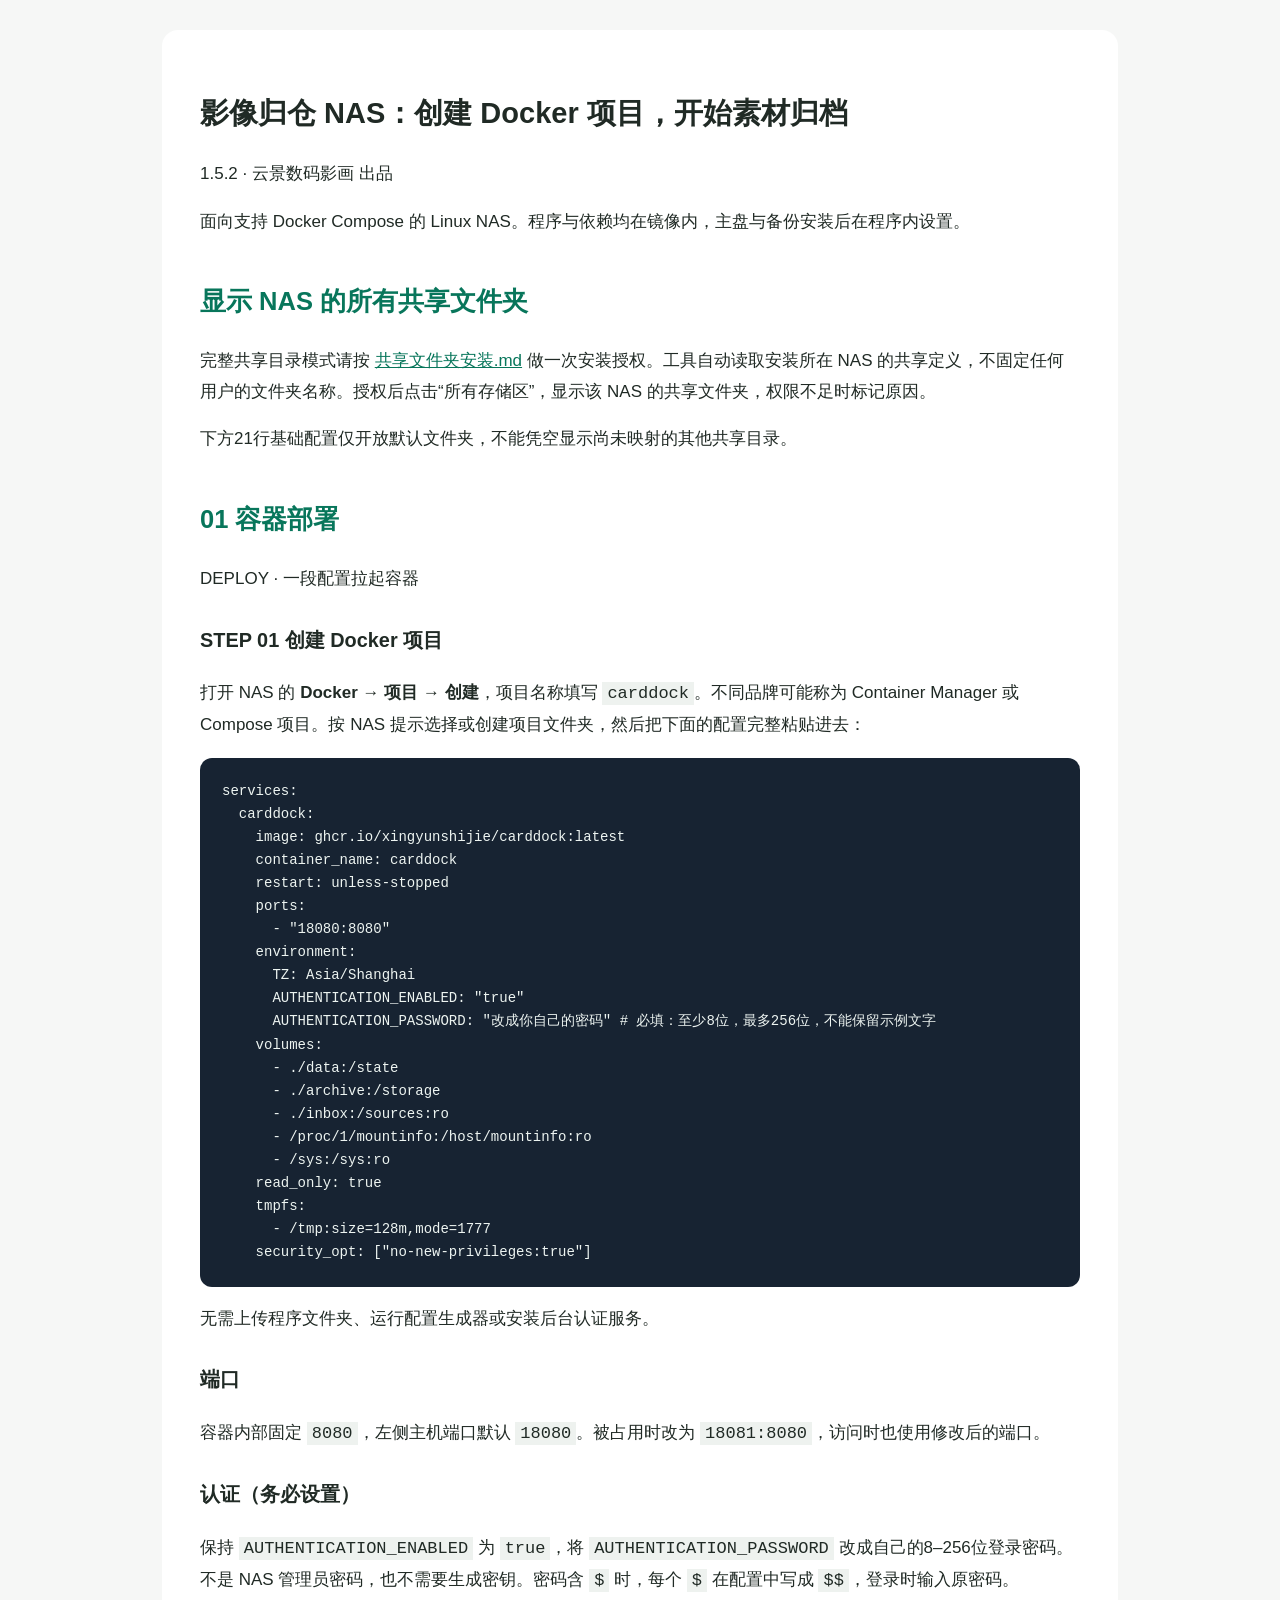
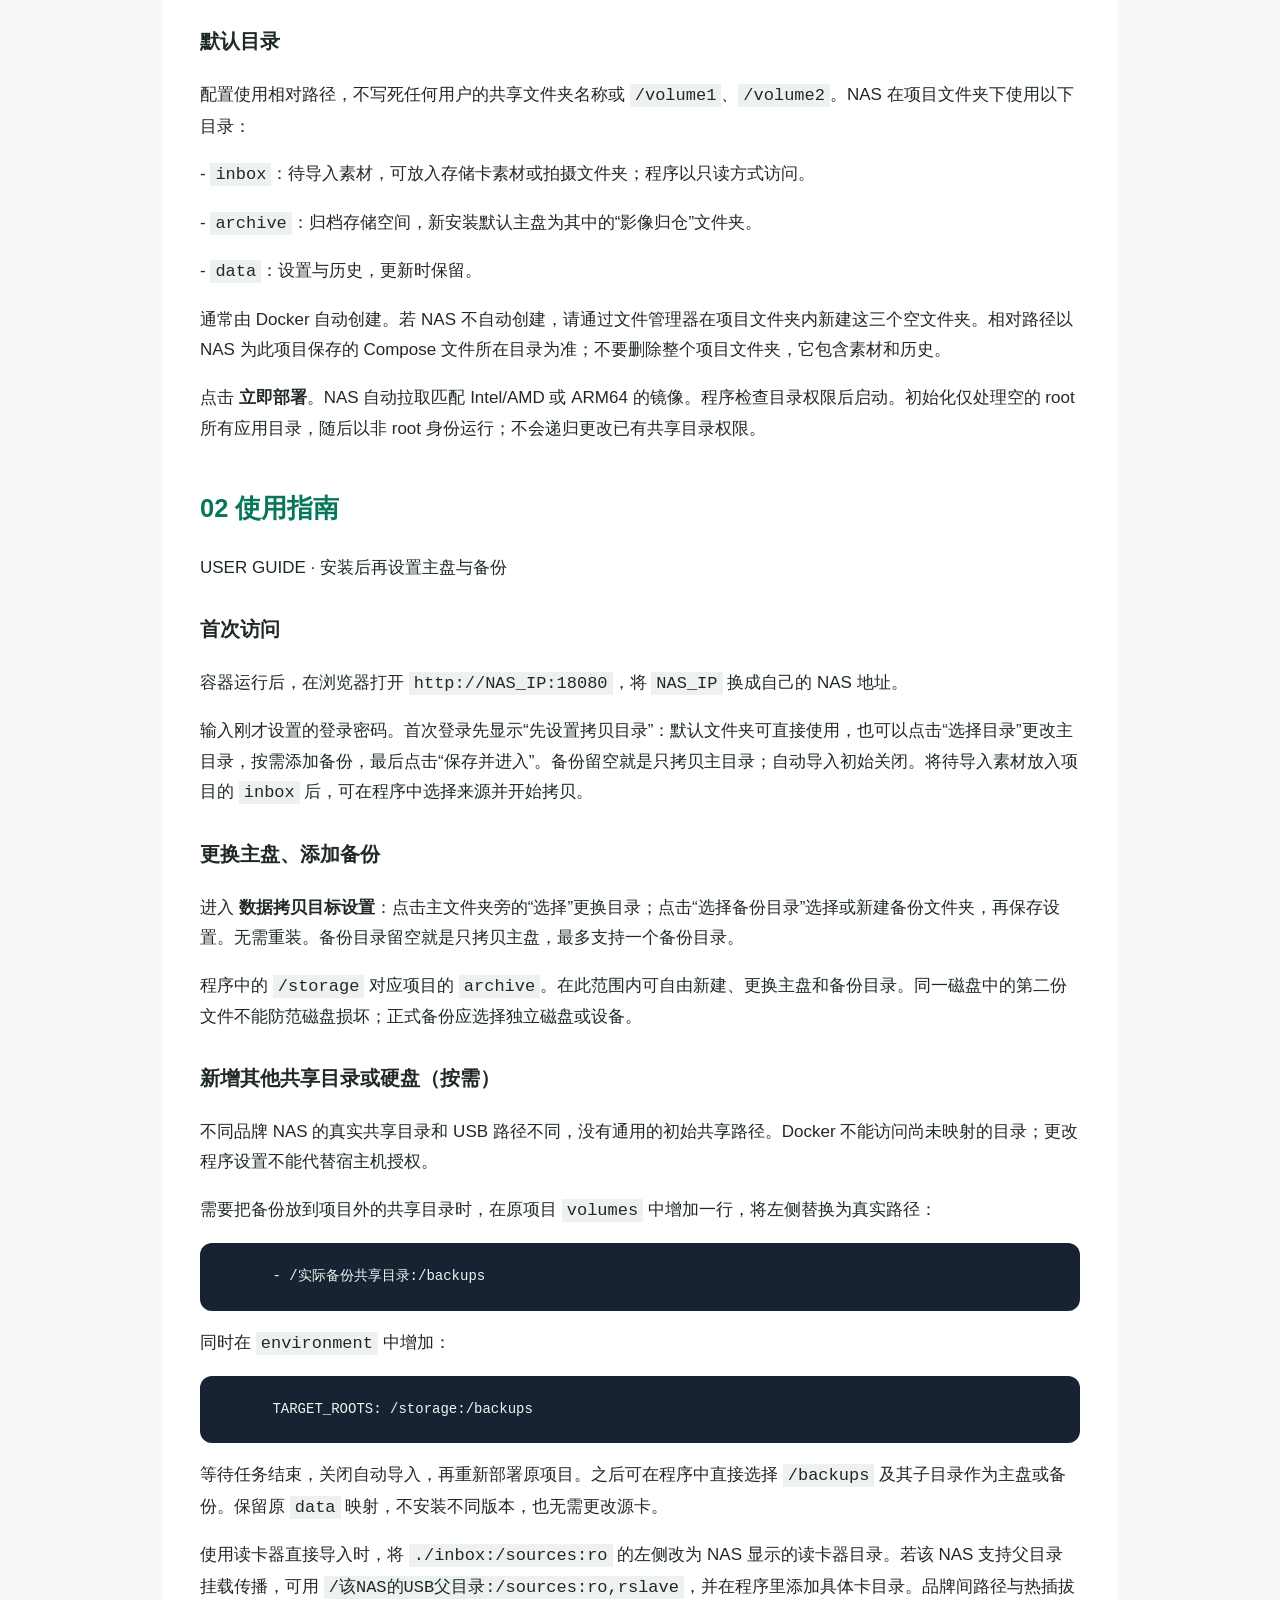
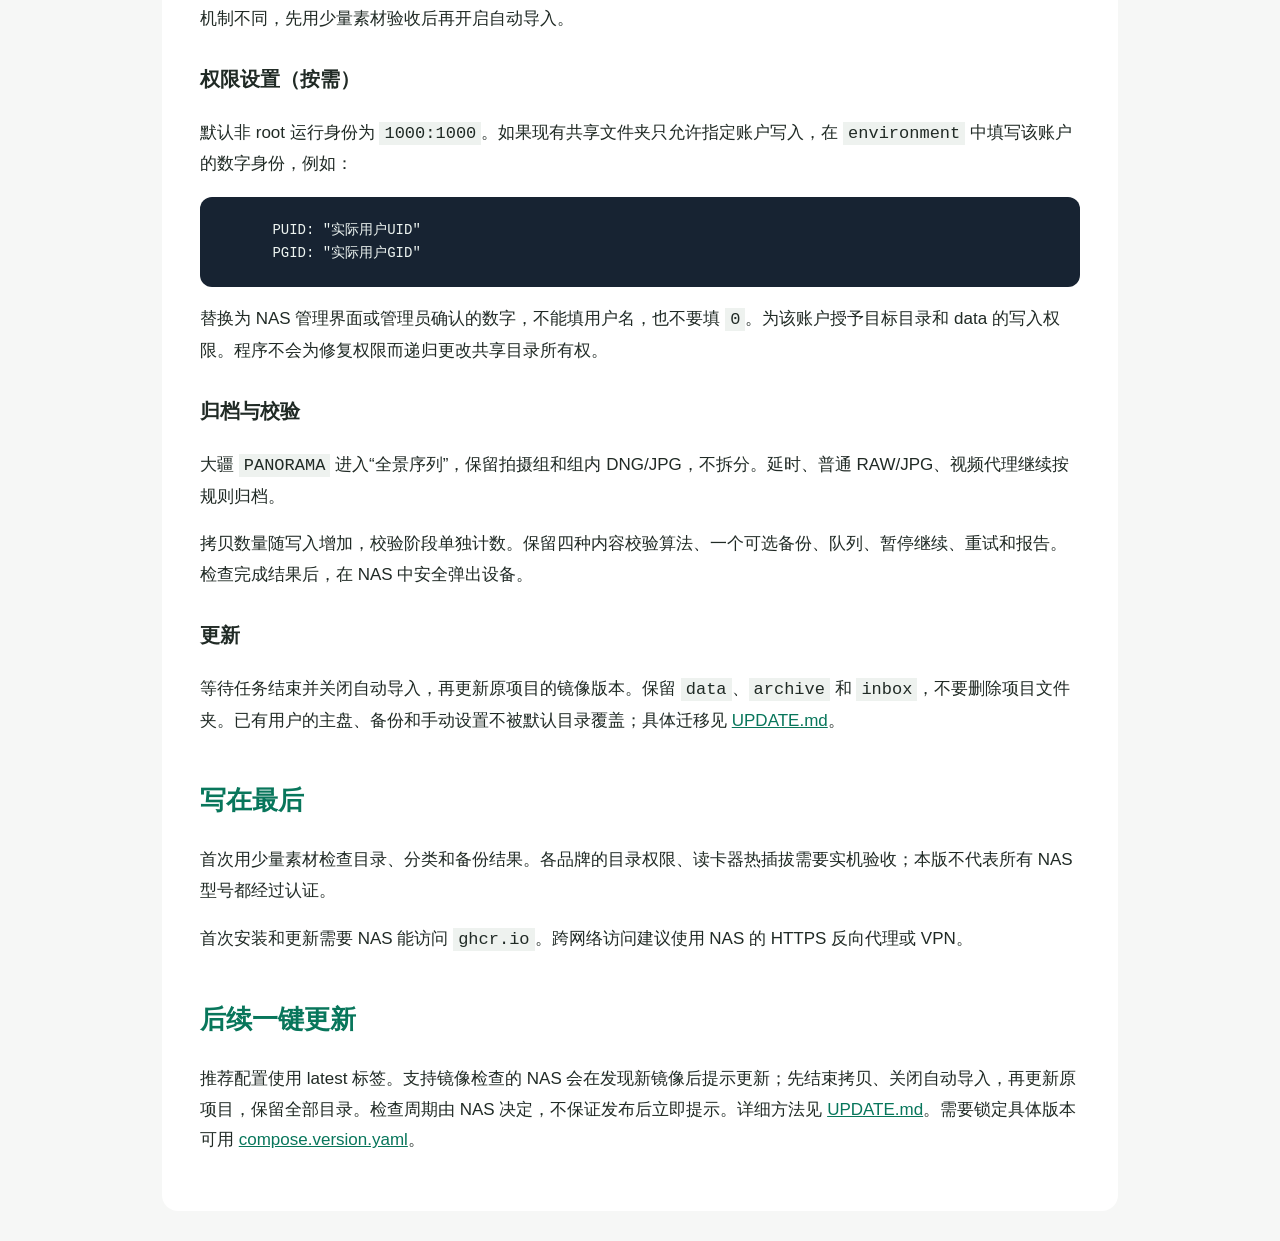
==== commit 9b9c0586: "Limit NAS to one optional backup directory" ====
--- a/NAS安装说明.html
+++ b/NAS安装说明.html
@@ -1,4 +1,4 @@
-<!doctype html><html lang="zh-CN"><meta charset="utf-8"><meta name="viewport" content="width=device-width,initial-scale=1"><title>影像归仓 NAS · 通用安装</title><style>body{margin:0;background:#f6f7f6;color:#202a25;font:17px/1.8 -apple-system,BlinkMacSystemFont,"Segoe UI",sans-serif}main{max-width:880px;margin:30px auto;background:#fff;padding:38px;border-radius:16px}h1{font-size:29px}h2{margin-top:42px;color:#08765b}h3{margin-top:28px}a{color:#08765b}pre{padding:22px;background:#172332;color:#edf4f1;overflow:auto;border-radius:12px;font-size:14px;line-height:1.65}code{font-family:ui-monospace,monospace}p code{background:#eef2ef;padding:2px 5px}@media(max-width:650px){main{margin:0;padding:24px 18px}h1{font-size:25px}}</style><main><h1>影像归仓 NAS：创建 Docker 项目，开始素材归档</h1><p>1.5.1 · 云景数码影画 出品</p><p>面向支持 Docker Compose 的 Linux NAS。程序与依赖均在镜像内，主盘与备份安装后在程序内设置。</p><h2>显示 NAS 的所有共享文件夹</h2><p>完整共享目录模式请按 <a href="共享文件夹安装.md">共享文件夹安装.md</a> 做一次安装授权。工具自动读取安装所在 NAS 的共享定义，不固定任何用户的文件夹名称。授权后点击“所有存储区”，显示该 NAS 的共享文件夹，权限不足时标记原因。</p><p>下方21行基础配置仅开放默认文件夹，不能凭空显示尚未映射的其他共享目录。</p><h2>01 容器部署</h2><p>DEPLOY · 一段配置拉起容器</p><h3>STEP 01 创建 Docker 项目</h3><p>打开 NAS 的 <strong>Docker → 项目 → 创建</strong>，项目名称填写 <code>carddock</code>。不同品牌可能称为 Container Manager 或 Compose 项目。按 NAS 提示选择或创建项目文件夹，然后把下面的配置完整粘贴进去：</p><pre><code>services:
+<!doctype html><html lang="zh-CN"><meta charset="utf-8"><meta name="viewport" content="width=device-width,initial-scale=1"><title>影像归仓 NAS · 通用安装</title><style>body{margin:0;background:#f6f7f6;color:#202a25;font:17px/1.8 -apple-system,BlinkMacSystemFont,"Segoe UI",sans-serif}main{max-width:880px;margin:30px auto;background:#fff;padding:38px;border-radius:16px}h1{font-size:29px}h2{margin-top:42px;color:#08765b}h3{margin-top:28px}a{color:#08765b}pre{padding:22px;background:#172332;color:#edf4f1;overflow:auto;border-radius:12px;font-size:14px;line-height:1.65}code{font-family:ui-monospace,monospace}p code{background:#eef2ef;padding:2px 5px}@media(max-width:650px){main{margin:0;padding:24px 18px}h1{font-size:25px}}</style><main><h1>影像归仓 NAS：创建 Docker 项目，开始素材归档</h1><p>1.5.2 · 云景数码影画 出品</p><p>面向支持 Docker Compose 的 Linux NAS。程序与依赖均在镜像内，主盘与备份安装后在程序内设置。</p><h2>显示 NAS 的所有共享文件夹</h2><p>完整共享目录模式请按 <a href="共享文件夹安装.md">共享文件夹安装.md</a> 做一次安装授权。工具自动读取安装所在 NAS 的共享定义，不固定任何用户的文件夹名称。授权后点击“所有存储区”，显示该 NAS 的共享文件夹，权限不足时标记原因。</p><p>下方21行基础配置仅开放默认文件夹，不能凭空显示尚未映射的其他共享目录。</p><h2>01 容器部署</h2><p>DEPLOY · 一段配置拉起容器</p><h3>STEP 01 创建 Docker 项目</h3><p>打开 NAS 的 <strong>Docker → 项目 → 创建</strong>，项目名称填写 <code>carddock</code>。不同品牌可能称为 Container Manager 或 Compose 项目。按 NAS 提示选择或创建项目文件夹，然后把下面的配置完整粘贴进去：</p><pre><code>services:
   carddock:
     image: ghcr.io/xingyunshijie/carddock:latest
     container_name: carddock
@@ -18,5 +18,5 @@
     read_only: true
     tmpfs:
       - /tmp:size=128m,mode=1777
-    security_opt: [&quot;no-new-privileges:true&quot;]</code></pre><p>无需上传程序文件夹、运行配置生成器或安装后台认证服务。</p><h3>端口</h3><p>容器内部固定 <code>8080</code>，左侧主机端口默认 <code>18080</code>。被占用时改为 <code>18081:8080</code>，访问时也使用修改后的端口。</p><h3>认证（务必设置）</h3><p>保持 <code>AUTHENTICATION_ENABLED</code> 为 <code>true</code>，将 <code>AUTHENTICATION_PASSWORD</code> 改成自己的8–256位登录密码。不是 NAS 管理员密码，也不需要生成密钥。密码含 <code>$</code> 时，每个 <code>$</code> 在配置中写成 <code>$$</code>，登录时输入原密码。</p><h3>默认目录</h3><p>配置使用相对路径，不写死任何用户的共享文件夹名称或 <code>/volume1</code>、<code>/volume2</code>。NAS 在项目文件夹下使用以下目录：</p><p>- <code>inbox</code>：待导入素材，可放入存储卡素材或拍摄文件夹；程序以只读方式访问。</p><p>- <code>archive</code>：归档存储空间，新安装默认主盘为其中的“影像归仓”文件夹。</p><p>- <code>data</code>：设置与历史，更新时保留。</p><p>通常由 Docker 自动创建。若 NAS 不自动创建，请通过文件管理器在项目文件夹内新建这三个空文件夹。相对路径以 NAS 为此项目保存的 Compose 文件所在目录为准；不要删除整个项目文件夹，它包含素材和历史。</p><p>点击 <strong>立即部署</strong>。NAS 自动拉取匹配 Intel/AMD 或 ARM64 的镜像。程序检查目录权限后启动。初始化仅处理空的 root 所有应用目录，随后以非 root 身份运行；不会递归更改已有共享目录权限。</p><h2>02 使用指南</h2><p>USER GUIDE · 安装后再设置主盘与备份</p><h3>首次访问</h3><p>容器运行后，在浏览器打开 <code>http://NAS_IP:18080</code>，将 <code>NAS_IP</code> 换成自己的 NAS 地址。</p><p>输入刚才设置的登录密码。首次登录先显示“先设置拷贝目录”：默认文件夹可直接使用，也可以点击“选择目录”更改主目录，按需添加备份，最后点击“保存并进入”。备份留空就是只拷贝主目录；自动导入初始关闭。将待导入素材放入项目的 <code>inbox</code> 后，可在程序中选择来源并开始拷贝。</p><h3>更换主盘、添加备份</h3><p>进入 <strong>数据拷贝目标设置</strong>：点击主文件夹旁的“选择”更换目录；点击“添加备份目录”选择或新建备份文件夹，再保存设置。无需重装。备份目录留空就是只拷贝主盘，最多支持八个备份目录。</p><p>程序中的 <code>/storage</code> 对应项目的 <code>archive</code>。在此范围内可自由新建、更换主盘和备份目录。同一磁盘中的第二份文件不能防范磁盘损坏；正式备份应选择独立磁盘或设备。</p><h3>新增其他共享目录或硬盘（按需）</h3><p>不同品牌 NAS 的真实共享目录和 USB 路径不同，没有通用的初始共享路径。Docker 不能访问尚未映射的目录；更改程序设置不能代替宿主机授权。</p><p>需要把备份放到项目外的共享目录时，在原项目 <code>volumes</code> 中增加一行，将左侧替换为真实路径：</p><pre><code>      - /实际备份共享目录:/backups</code></pre><p>同时在 <code>environment</code> 中增加：</p><pre><code>      TARGET_ROOTS: /storage:/backups</code></pre><p>等待任务结束，关闭自动导入，再重新部署原项目。之后可在程序中直接选择 <code>/backups</code> 及其子目录作为主盘或备份。保留原 <code>data</code> 映射，不安装不同版本，也无需更改源卡。</p><p>使用读卡器直接导入时，将 <code>./inbox:/sources:ro</code> 的左侧改为 NAS 显示的读卡器目录。若该 NAS 支持父目录挂载传播，可用 <code>/该NAS的USB父目录:/sources:ro,rslave</code>，并在程序里添加具体卡目录。品牌间路径与热插拔机制不同，先用少量素材验收后再开启自动导入。</p><h3>权限设置（按需）</h3><p>默认非 root 运行身份为 <code>1000:1000</code>。如果现有共享文件夹只允许指定账户写入，在 <code>environment</code> 中填写该账户的数字身份，例如：</p><pre><code>      PUID: &quot;实际用户UID&quot;
-      PGID: &quot;实际用户GID&quot;</code></pre><p>替换为 NAS 管理界面或管理员确认的数字，不能填用户名，也不要填 <code>0</code>。为该账户授予目标目录和 data 的写入权限。程序不会为修复权限而递归更改共享目录所有权。</p><h3>归档与校验</h3><p>大疆 <code>PANORAMA</code> 进入“全景序列”，保留拍摄组和组内 DNG/JPG，不拆分。延时、普通 RAW/JPG、视频代理继续按规则归档。</p><p>拷贝数量随写入增加，校验阶段单独计数。保留四种内容校验算法、多份备份、队列、暂停继续、重试和报告。检查完成结果后，在 NAS 中安全弹出设备。</p><h3>更新</h3><p>等待任务结束并关闭自动导入，再更新原项目的镜像版本。保留 <code>data</code>、<code>archive</code> 和 <code>inbox</code>，不要删除项目文件夹。已有用户的主盘、备份和手动设置不被默认目录覆盖；具体迁移见 <a href="UPDATE.md">UPDATE.md</a>。</p><h2>写在最后</h2><p>首次用少量素材检查目录、分类和备份结果。各品牌的目录权限、读卡器热插拔需要实机验收；本版不代表所有 NAS 型号都经过认证。</p><p>首次安装和更新需要 NAS 能访问 <code>ghcr.io</code>。跨网络访问建议使用 NAS 的 HTTPS 反向代理或 VPN。</p><h2>后续一键更新</h2><p>推荐配置使用 latest 标签。支持镜像检查的 NAS 会在发现新镜像后提示更新；先结束拷贝、关闭自动导入，再更新原项目，保留全部目录。检查周期由 NAS 决定，不保证发布后立即提示。详细方法见 <a href="UPDATE.md">UPDATE.md</a>。需要锁定具体版本可用 <a href="compose.version.yaml">compose.version.yaml</a>。</p></main></html>+    security_opt: [&quot;no-new-privileges:true&quot;]</code></pre><p>无需上传程序文件夹、运行配置生成器或安装后台认证服务。</p><h3>端口</h3><p>容器内部固定 <code>8080</code>，左侧主机端口默认 <code>18080</code>。被占用时改为 <code>18081:8080</code>，访问时也使用修改后的端口。</p><h3>认证（务必设置）</h3><p>保持 <code>AUTHENTICATION_ENABLED</code> 为 <code>true</code>，将 <code>AUTHENTICATION_PASSWORD</code> 改成自己的8–256位登录密码。不是 NAS 管理员密码，也不需要生成密钥。密码含 <code>$</code> 时，每个 <code>$</code> 在配置中写成 <code>$$</code>，登录时输入原密码。</p><h3>默认目录</h3><p>配置使用相对路径，不写死任何用户的共享文件夹名称或 <code>/volume1</code>、<code>/volume2</code>。NAS 在项目文件夹下使用以下目录：</p><p>- <code>inbox</code>：待导入素材，可放入存储卡素材或拍摄文件夹；程序以只读方式访问。</p><p>- <code>archive</code>：归档存储空间，新安装默认主盘为其中的“影像归仓”文件夹。</p><p>- <code>data</code>：设置与历史，更新时保留。</p><p>通常由 Docker 自动创建。若 NAS 不自动创建，请通过文件管理器在项目文件夹内新建这三个空文件夹。相对路径以 NAS 为此项目保存的 Compose 文件所在目录为准；不要删除整个项目文件夹，它包含素材和历史。</p><p>点击 <strong>立即部署</strong>。NAS 自动拉取匹配 Intel/AMD 或 ARM64 的镜像。程序检查目录权限后启动。初始化仅处理空的 root 所有应用目录，随后以非 root 身份运行；不会递归更改已有共享目录权限。</p><h2>02 使用指南</h2><p>USER GUIDE · 安装后再设置主盘与备份</p><h3>首次访问</h3><p>容器运行后，在浏览器打开 <code>http://NAS_IP:18080</code>，将 <code>NAS_IP</code> 换成自己的 NAS 地址。</p><p>输入刚才设置的登录密码。首次登录先显示“先设置拷贝目录”：默认文件夹可直接使用，也可以点击“选择目录”更改主目录，按需添加备份，最后点击“保存并进入”。备份留空就是只拷贝主目录；自动导入初始关闭。将待导入素材放入项目的 <code>inbox</code> 后，可在程序中选择来源并开始拷贝。</p><h3>更换主盘、添加备份</h3><p>进入 <strong>数据拷贝目标设置</strong>：点击主文件夹旁的“选择”更换目录；点击“选择备份目录”选择或新建备份文件夹，再保存设置。无需重装。备份目录留空就是只拷贝主盘，最多支持一个备份目录。</p><p>程序中的 <code>/storage</code> 对应项目的 <code>archive</code>。在此范围内可自由新建、更换主盘和备份目录。同一磁盘中的第二份文件不能防范磁盘损坏；正式备份应选择独立磁盘或设备。</p><h3>新增其他共享目录或硬盘（按需）</h3><p>不同品牌 NAS 的真实共享目录和 USB 路径不同，没有通用的初始共享路径。Docker 不能访问尚未映射的目录；更改程序设置不能代替宿主机授权。</p><p>需要把备份放到项目外的共享目录时，在原项目 <code>volumes</code> 中增加一行，将左侧替换为真实路径：</p><pre><code>      - /实际备份共享目录:/backups</code></pre><p>同时在 <code>environment</code> 中增加：</p><pre><code>      TARGET_ROOTS: /storage:/backups</code></pre><p>等待任务结束，关闭自动导入，再重新部署原项目。之后可在程序中直接选择 <code>/backups</code> 及其子目录作为主盘或备份。保留原 <code>data</code> 映射，不安装不同版本，也无需更改源卡。</p><p>使用读卡器直接导入时，将 <code>./inbox:/sources:ro</code> 的左侧改为 NAS 显示的读卡器目录。若该 NAS 支持父目录挂载传播，可用 <code>/该NAS的USB父目录:/sources:ro,rslave</code>，并在程序里添加具体卡目录。品牌间路径与热插拔机制不同，先用少量素材验收后再开启自动导入。</p><h3>权限设置（按需）</h3><p>默认非 root 运行身份为 <code>1000:1000</code>。如果现有共享文件夹只允许指定账户写入，在 <code>environment</code> 中填写该账户的数字身份，例如：</p><pre><code>      PUID: &quot;实际用户UID&quot;
+      PGID: &quot;实际用户GID&quot;</code></pre><p>替换为 NAS 管理界面或管理员确认的数字，不能填用户名，也不要填 <code>0</code>。为该账户授予目标目录和 data 的写入权限。程序不会为修复权限而递归更改共享目录所有权。</p><h3>归档与校验</h3><p>大疆 <code>PANORAMA</code> 进入“全景序列”，保留拍摄组和组内 DNG/JPG，不拆分。延时、普通 RAW/JPG、视频代理继续按规则归档。</p><p>拷贝数量随写入增加，校验阶段单独计数。保留四种内容校验算法、一个可选备份、队列、暂停继续、重试和报告。检查完成结果后，在 NAS 中安全弹出设备。</p><h3>更新</h3><p>等待任务结束并关闭自动导入，再更新原项目的镜像版本。保留 <code>data</code>、<code>archive</code> 和 <code>inbox</code>，不要删除项目文件夹。已有用户的主盘、备份和手动设置不被默认目录覆盖；具体迁移见 <a href="UPDATE.md">UPDATE.md</a>。</p><h2>写在最后</h2><p>首次用少量素材检查目录、分类和备份结果。各品牌的目录权限、读卡器热插拔需要实机验收；本版不代表所有 NAS 型号都经过认证。</p><p>首次安装和更新需要 NAS 能访问 <code>ghcr.io</code>。跨网络访问建议使用 NAS 的 HTTPS 反向代理或 VPN。</p><h2>后续一键更新</h2><p>推荐配置使用 latest 标签。支持镜像检查的 NAS 会在发现新镜像后提示更新；先结束拷贝、关闭自动导入，再更新原项目，保留全部目录。检查周期由 NAS 决定，不保证发布后立即提示。详细方法见 <a href="UPDATE.md">UPDATE.md</a>。需要锁定具体版本可用 <a href="compose.version.yaml">compose.version.yaml</a>。</p></main></html>
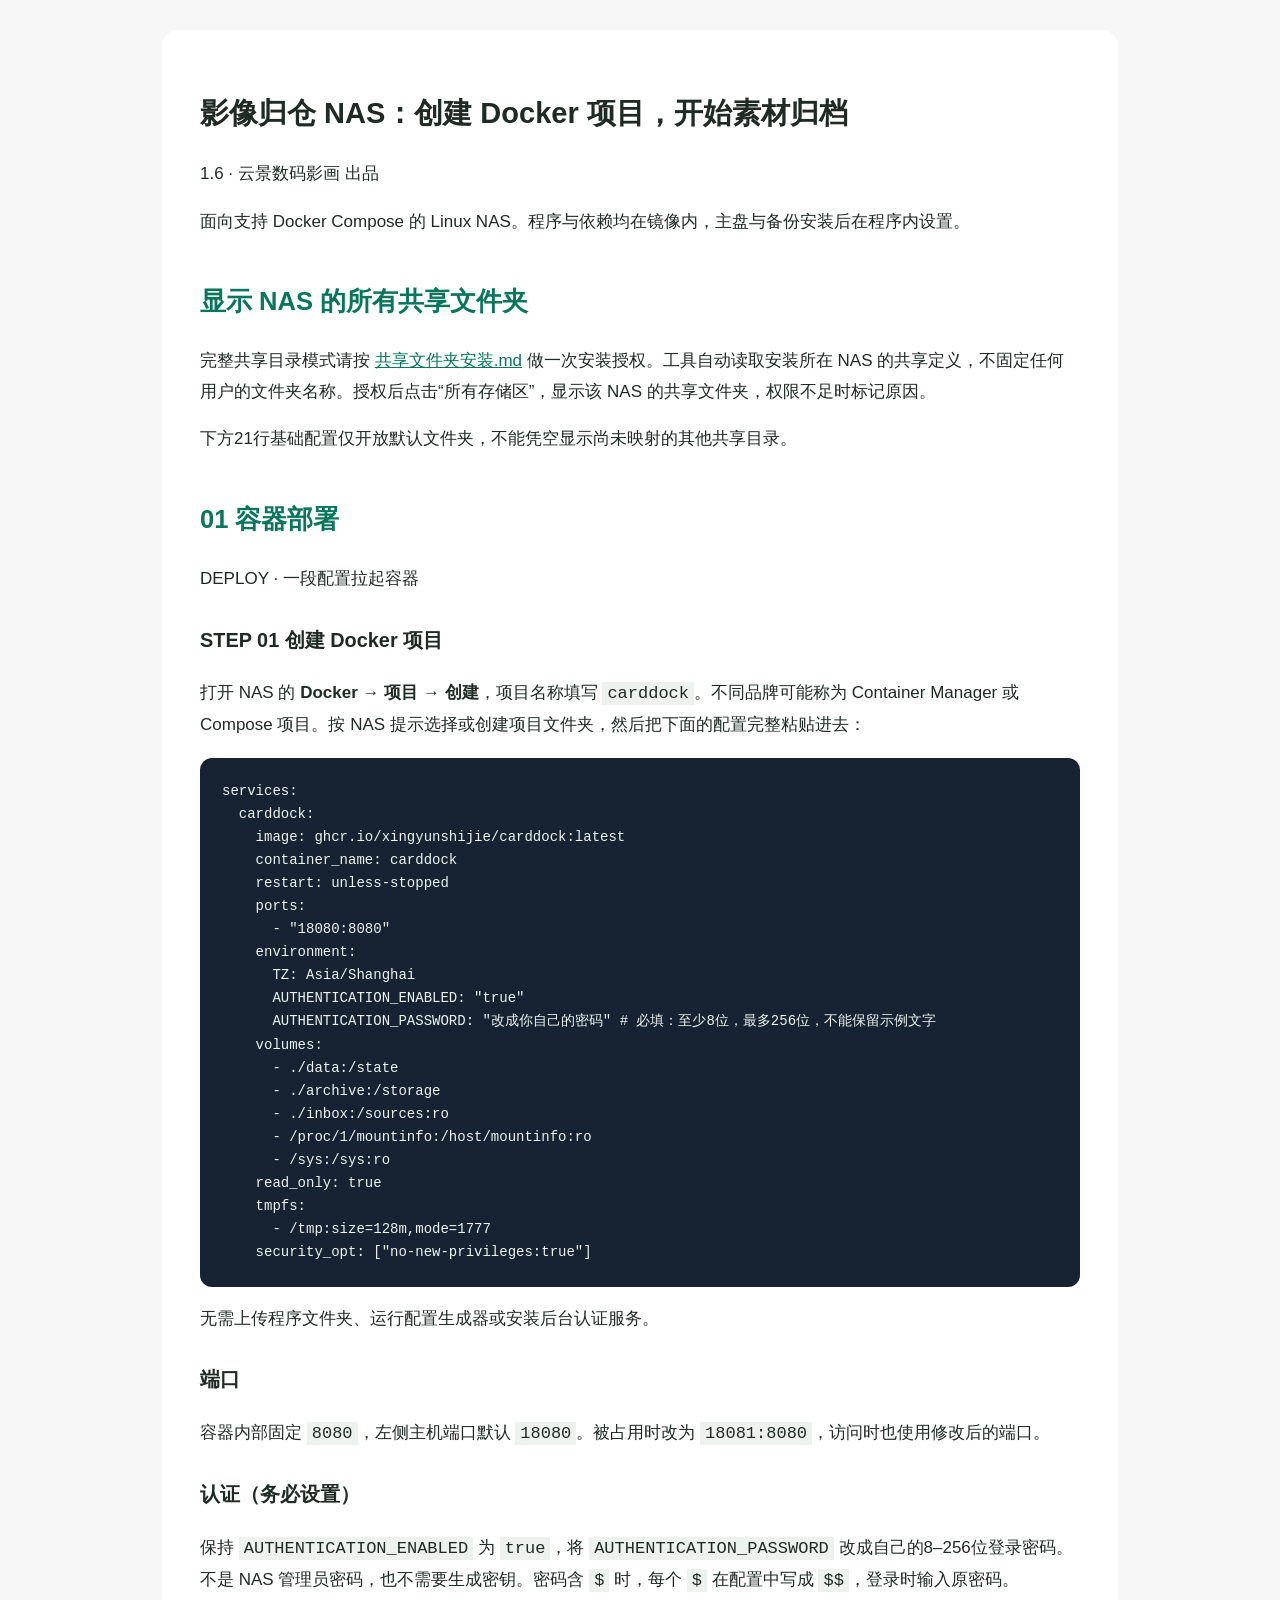
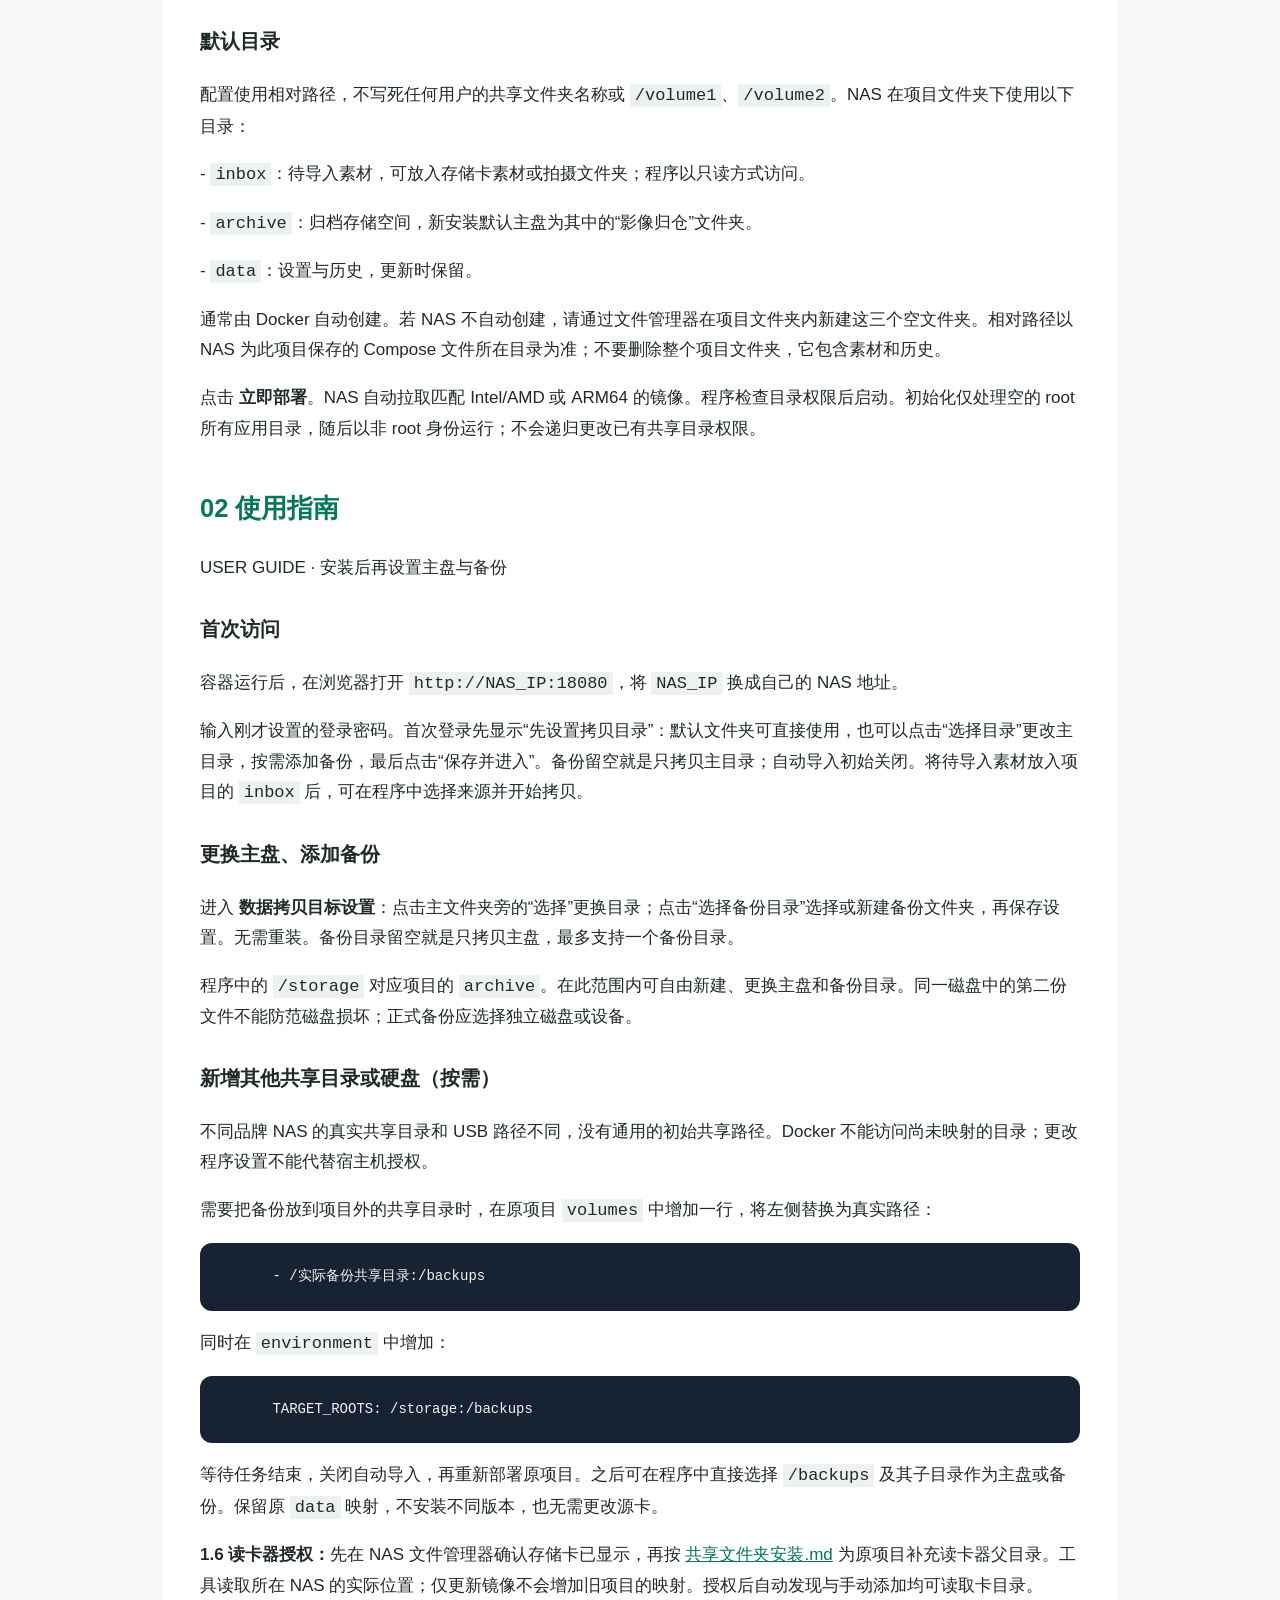
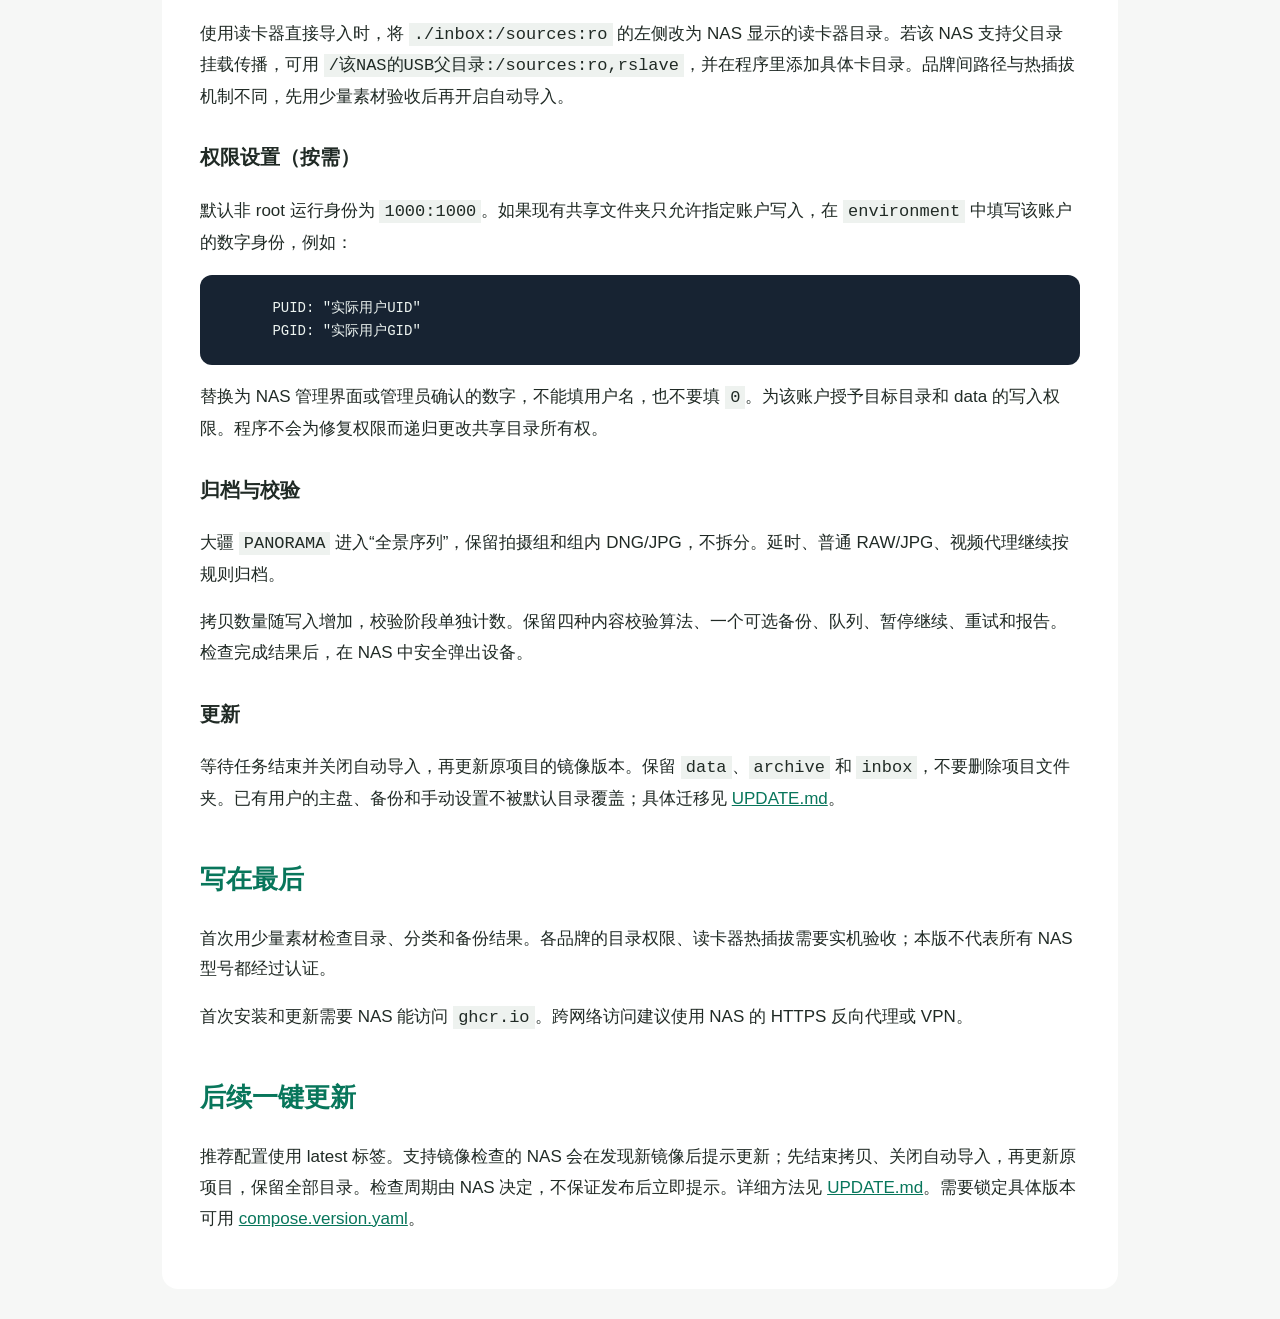
==== commit 2fd7b4f1: "Align NAS workspace with Mac and grant native reader discovery" ====
--- a/NAS安装说明.html
+++ b/NAS安装说明.html
@@ -1,4 +1,4 @@
-<!doctype html><html lang="zh-CN"><meta charset="utf-8"><meta name="viewport" content="width=device-width,initial-scale=1"><title>影像归仓 NAS · 通用安装</title><style>body{margin:0;background:#f6f7f6;color:#202a25;font:17px/1.8 -apple-system,BlinkMacSystemFont,"Segoe UI",sans-serif}main{max-width:880px;margin:30px auto;background:#fff;padding:38px;border-radius:16px}h1{font-size:29px}h2{margin-top:42px;color:#08765b}h3{margin-top:28px}a{color:#08765b}pre{padding:22px;background:#172332;color:#edf4f1;overflow:auto;border-radius:12px;font-size:14px;line-height:1.65}code{font-family:ui-monospace,monospace}p code{background:#eef2ef;padding:2px 5px}@media(max-width:650px){main{margin:0;padding:24px 18px}h1{font-size:25px}}</style><main><h1>影像归仓 NAS：创建 Docker 项目，开始素材归档</h1><p>1.5.2 · 云景数码影画 出品</p><p>面向支持 Docker Compose 的 Linux NAS。程序与依赖均在镜像内，主盘与备份安装后在程序内设置。</p><h2>显示 NAS 的所有共享文件夹</h2><p>完整共享目录模式请按 <a href="共享文件夹安装.md">共享文件夹安装.md</a> 做一次安装授权。工具自动读取安装所在 NAS 的共享定义，不固定任何用户的文件夹名称。授权后点击“所有存储区”，显示该 NAS 的共享文件夹，权限不足时标记原因。</p><p>下方21行基础配置仅开放默认文件夹，不能凭空显示尚未映射的其他共享目录。</p><h2>01 容器部署</h2><p>DEPLOY · 一段配置拉起容器</p><h3>STEP 01 创建 Docker 项目</h3><p>打开 NAS 的 <strong>Docker → 项目 → 创建</strong>，项目名称填写 <code>carddock</code>。不同品牌可能称为 Container Manager 或 Compose 项目。按 NAS 提示选择或创建项目文件夹，然后把下面的配置完整粘贴进去：</p><pre><code>services:
+<!doctype html><html lang="zh-CN"><meta charset="utf-8"><meta name="viewport" content="width=device-width,initial-scale=1"><title>影像归仓 NAS · 通用安装</title><style>body{margin:0;background:#f6f7f6;color:#202a25;font:17px/1.8 -apple-system,BlinkMacSystemFont,"Segoe UI",sans-serif}main{max-width:880px;margin:30px auto;background:#fff;padding:38px;border-radius:16px}h1{font-size:29px}h2{margin-top:42px;color:#08765b}h3{margin-top:28px}a{color:#08765b}pre{padding:22px;background:#172332;color:#edf4f1;overflow:auto;border-radius:12px;font-size:14px;line-height:1.65}code{font-family:ui-monospace,monospace}p code{background:#eef2ef;padding:2px 5px}@media(max-width:650px){main{margin:0;padding:24px 18px}h1{font-size:25px}}</style><main><h1>影像归仓 NAS：创建 Docker 项目，开始素材归档</h1><p>1.6 · 云景数码影画 出品</p><p>面向支持 Docker Compose 的 Linux NAS。程序与依赖均在镜像内，主盘与备份安装后在程序内设置。</p><h2>显示 NAS 的所有共享文件夹</h2><p>完整共享目录模式请按 <a href="共享文件夹安装.md">共享文件夹安装.md</a> 做一次安装授权。工具自动读取安装所在 NAS 的共享定义，不固定任何用户的文件夹名称。授权后点击“所有存储区”，显示该 NAS 的共享文件夹，权限不足时标记原因。</p><p>下方21行基础配置仅开放默认文件夹，不能凭空显示尚未映射的其他共享目录。</p><h2>01 容器部署</h2><p>DEPLOY · 一段配置拉起容器</p><h3>STEP 01 创建 Docker 项目</h3><p>打开 NAS 的 <strong>Docker → 项目 → 创建</strong>，项目名称填写 <code>carddock</code>。不同品牌可能称为 Container Manager 或 Compose 项目。按 NAS 提示选择或创建项目文件夹，然后把下面的配置完整粘贴进去：</p><pre><code>services:
   carddock:
     image: ghcr.io/xingyunshijie/carddock:latest
     container_name: carddock
@@ -18,5 +18,5 @@
     read_only: true
     tmpfs:
       - /tmp:size=128m,mode=1777
-    security_opt: [&quot;no-new-privileges:true&quot;]</code></pre><p>无需上传程序文件夹、运行配置生成器或安装后台认证服务。</p><h3>端口</h3><p>容器内部固定 <code>8080</code>，左侧主机端口默认 <code>18080</code>。被占用时改为 <code>18081:8080</code>，访问时也使用修改后的端口。</p><h3>认证（务必设置）</h3><p>保持 <code>AUTHENTICATION_ENABLED</code> 为 <code>true</code>，将 <code>AUTHENTICATION_PASSWORD</code> 改成自己的8–256位登录密码。不是 NAS 管理员密码，也不需要生成密钥。密码含 <code>$</code> 时，每个 <code>$</code> 在配置中写成 <code>$$</code>，登录时输入原密码。</p><h3>默认目录</h3><p>配置使用相对路径，不写死任何用户的共享文件夹名称或 <code>/volume1</code>、<code>/volume2</code>。NAS 在项目文件夹下使用以下目录：</p><p>- <code>inbox</code>：待导入素材，可放入存储卡素材或拍摄文件夹；程序以只读方式访问。</p><p>- <code>archive</code>：归档存储空间，新安装默认主盘为其中的“影像归仓”文件夹。</p><p>- <code>data</code>：设置与历史，更新时保留。</p><p>通常由 Docker 自动创建。若 NAS 不自动创建，请通过文件管理器在项目文件夹内新建这三个空文件夹。相对路径以 NAS 为此项目保存的 Compose 文件所在目录为准；不要删除整个项目文件夹，它包含素材和历史。</p><p>点击 <strong>立即部署</strong>。NAS 自动拉取匹配 Intel/AMD 或 ARM64 的镜像。程序检查目录权限后启动。初始化仅处理空的 root 所有应用目录，随后以非 root 身份运行；不会递归更改已有共享目录权限。</p><h2>02 使用指南</h2><p>USER GUIDE · 安装后再设置主盘与备份</p><h3>首次访问</h3><p>容器运行后，在浏览器打开 <code>http://NAS_IP:18080</code>，将 <code>NAS_IP</code> 换成自己的 NAS 地址。</p><p>输入刚才设置的登录密码。首次登录先显示“先设置拷贝目录”：默认文件夹可直接使用，也可以点击“选择目录”更改主目录，按需添加备份，最后点击“保存并进入”。备份留空就是只拷贝主目录；自动导入初始关闭。将待导入素材放入项目的 <code>inbox</code> 后，可在程序中选择来源并开始拷贝。</p><h3>更换主盘、添加备份</h3><p>进入 <strong>数据拷贝目标设置</strong>：点击主文件夹旁的“选择”更换目录；点击“选择备份目录”选择或新建备份文件夹，再保存设置。无需重装。备份目录留空就是只拷贝主盘，最多支持一个备份目录。</p><p>程序中的 <code>/storage</code> 对应项目的 <code>archive</code>。在此范围内可自由新建、更换主盘和备份目录。同一磁盘中的第二份文件不能防范磁盘损坏；正式备份应选择独立磁盘或设备。</p><h3>新增其他共享目录或硬盘（按需）</h3><p>不同品牌 NAS 的真实共享目录和 USB 路径不同，没有通用的初始共享路径。Docker 不能访问尚未映射的目录；更改程序设置不能代替宿主机授权。</p><p>需要把备份放到项目外的共享目录时，在原项目 <code>volumes</code> 中增加一行，将左侧替换为真实路径：</p><pre><code>      - /实际备份共享目录:/backups</code></pre><p>同时在 <code>environment</code> 中增加：</p><pre><code>      TARGET_ROOTS: /storage:/backups</code></pre><p>等待任务结束，关闭自动导入，再重新部署原项目。之后可在程序中直接选择 <code>/backups</code> 及其子目录作为主盘或备份。保留原 <code>data</code> 映射，不安装不同版本，也无需更改源卡。</p><p>使用读卡器直接导入时，将 <code>./inbox:/sources:ro</code> 的左侧改为 NAS 显示的读卡器目录。若该 NAS 支持父目录挂载传播，可用 <code>/该NAS的USB父目录:/sources:ro,rslave</code>，并在程序里添加具体卡目录。品牌间路径与热插拔机制不同，先用少量素材验收后再开启自动导入。</p><h3>权限设置（按需）</h3><p>默认非 root 运行身份为 <code>1000:1000</code>。如果现有共享文件夹只允许指定账户写入，在 <code>environment</code> 中填写该账户的数字身份，例如：</p><pre><code>      PUID: &quot;实际用户UID&quot;
+    security_opt: [&quot;no-new-privileges:true&quot;]</code></pre><p>无需上传程序文件夹、运行配置生成器或安装后台认证服务。</p><h3>端口</h3><p>容器内部固定 <code>8080</code>，左侧主机端口默认 <code>18080</code>。被占用时改为 <code>18081:8080</code>，访问时也使用修改后的端口。</p><h3>认证（务必设置）</h3><p>保持 <code>AUTHENTICATION_ENABLED</code> 为 <code>true</code>，将 <code>AUTHENTICATION_PASSWORD</code> 改成自己的8–256位登录密码。不是 NAS 管理员密码，也不需要生成密钥。密码含 <code>$</code> 时，每个 <code>$</code> 在配置中写成 <code>$$</code>，登录时输入原密码。</p><h3>默认目录</h3><p>配置使用相对路径，不写死任何用户的共享文件夹名称或 <code>/volume1</code>、<code>/volume2</code>。NAS 在项目文件夹下使用以下目录：</p><p>- <code>inbox</code>：待导入素材，可放入存储卡素材或拍摄文件夹；程序以只读方式访问。</p><p>- <code>archive</code>：归档存储空间，新安装默认主盘为其中的“影像归仓”文件夹。</p><p>- <code>data</code>：设置与历史，更新时保留。</p><p>通常由 Docker 自动创建。若 NAS 不自动创建，请通过文件管理器在项目文件夹内新建这三个空文件夹。相对路径以 NAS 为此项目保存的 Compose 文件所在目录为准；不要删除整个项目文件夹，它包含素材和历史。</p><p>点击 <strong>立即部署</strong>。NAS 自动拉取匹配 Intel/AMD 或 ARM64 的镜像。程序检查目录权限后启动。初始化仅处理空的 root 所有应用目录，随后以非 root 身份运行；不会递归更改已有共享目录权限。</p><h2>02 使用指南</h2><p>USER GUIDE · 安装后再设置主盘与备份</p><h3>首次访问</h3><p>容器运行后，在浏览器打开 <code>http://NAS_IP:18080</code>，将 <code>NAS_IP</code> 换成自己的 NAS 地址。</p><p>输入刚才设置的登录密码。首次登录先显示“先设置拷贝目录”：默认文件夹可直接使用，也可以点击“选择目录”更改主目录，按需添加备份，最后点击“保存并进入”。备份留空就是只拷贝主目录；自动导入初始关闭。将待导入素材放入项目的 <code>inbox</code> 后，可在程序中选择来源并开始拷贝。</p><h3>更换主盘、添加备份</h3><p>进入 <strong>数据拷贝目标设置</strong>：点击主文件夹旁的“选择”更换目录；点击“选择备份目录”选择或新建备份文件夹，再保存设置。无需重装。备份目录留空就是只拷贝主盘，最多支持一个备份目录。</p><p>程序中的 <code>/storage</code> 对应项目的 <code>archive</code>。在此范围内可自由新建、更换主盘和备份目录。同一磁盘中的第二份文件不能防范磁盘损坏；正式备份应选择独立磁盘或设备。</p><h3>新增其他共享目录或硬盘（按需）</h3><p>不同品牌 NAS 的真实共享目录和 USB 路径不同，没有通用的初始共享路径。Docker 不能访问尚未映射的目录；更改程序设置不能代替宿主机授权。</p><p>需要把备份放到项目外的共享目录时，在原项目 <code>volumes</code> 中增加一行，将左侧替换为真实路径：</p><pre><code>      - /实际备份共享目录:/backups</code></pre><p>同时在 <code>environment</code> 中增加：</p><pre><code>      TARGET_ROOTS: /storage:/backups</code></pre><p>等待任务结束，关闭自动导入，再重新部署原项目。之后可在程序中直接选择 <code>/backups</code> 及其子目录作为主盘或备份。保留原 <code>data</code> 映射，不安装不同版本，也无需更改源卡。</p><p><strong>1.6 读卡器授权：</strong>先在 NAS 文件管理器确认存储卡已显示，再按 <a href="共享文件夹安装.md">共享文件夹安装.md</a> 为原项目补充读卡器父目录。工具读取所在 NAS 的实际位置；仅更新镜像不会增加旧项目的映射。授权后自动发现与手动添加均可读取卡目录。</p><p>使用读卡器直接导入时，将 <code>./inbox:/sources:ro</code> 的左侧改为 NAS 显示的读卡器目录。若该 NAS 支持父目录挂载传播，可用 <code>/该NAS的USB父目录:/sources:ro,rslave</code>，并在程序里添加具体卡目录。品牌间路径与热插拔机制不同，先用少量素材验收后再开启自动导入。</p><h3>权限设置（按需）</h3><p>默认非 root 运行身份为 <code>1000:1000</code>。如果现有共享文件夹只允许指定账户写入，在 <code>environment</code> 中填写该账户的数字身份，例如：</p><pre><code>      PUID: &quot;实际用户UID&quot;
       PGID: &quot;实际用户GID&quot;</code></pre><p>替换为 NAS 管理界面或管理员确认的数字，不能填用户名，也不要填 <code>0</code>。为该账户授予目标目录和 data 的写入权限。程序不会为修复权限而递归更改共享目录所有权。</p><h3>归档与校验</h3><p>大疆 <code>PANORAMA</code> 进入“全景序列”，保留拍摄组和组内 DNG/JPG，不拆分。延时、普通 RAW/JPG、视频代理继续按规则归档。</p><p>拷贝数量随写入增加，校验阶段单独计数。保留四种内容校验算法、一个可选备份、队列、暂停继续、重试和报告。检查完成结果后，在 NAS 中安全弹出设备。</p><h3>更新</h3><p>等待任务结束并关闭自动导入，再更新原项目的镜像版本。保留 <code>data</code>、<code>archive</code> 和 <code>inbox</code>，不要删除项目文件夹。已有用户的主盘、备份和手动设置不被默认目录覆盖；具体迁移见 <a href="UPDATE.md">UPDATE.md</a>。</p><h2>写在最后</h2><p>首次用少量素材检查目录、分类和备份结果。各品牌的目录权限、读卡器热插拔需要实机验收；本版不代表所有 NAS 型号都经过认证。</p><p>首次安装和更新需要 NAS 能访问 <code>ghcr.io</code>。跨网络访问建议使用 NAS 的 HTTPS 反向代理或 VPN。</p><h2>后续一键更新</h2><p>推荐配置使用 latest 标签。支持镜像检查的 NAS 会在发现新镜像后提示更新；先结束拷贝、关闭自动导入，再更新原项目，保留全部目录。检查周期由 NAS 决定，不保证发布后立即提示。详细方法见 <a href="UPDATE.md">UPDATE.md</a>。需要锁定具体版本可用 <a href="compose.version.yaml">compose.version.yaml</a>。</p></main></html>
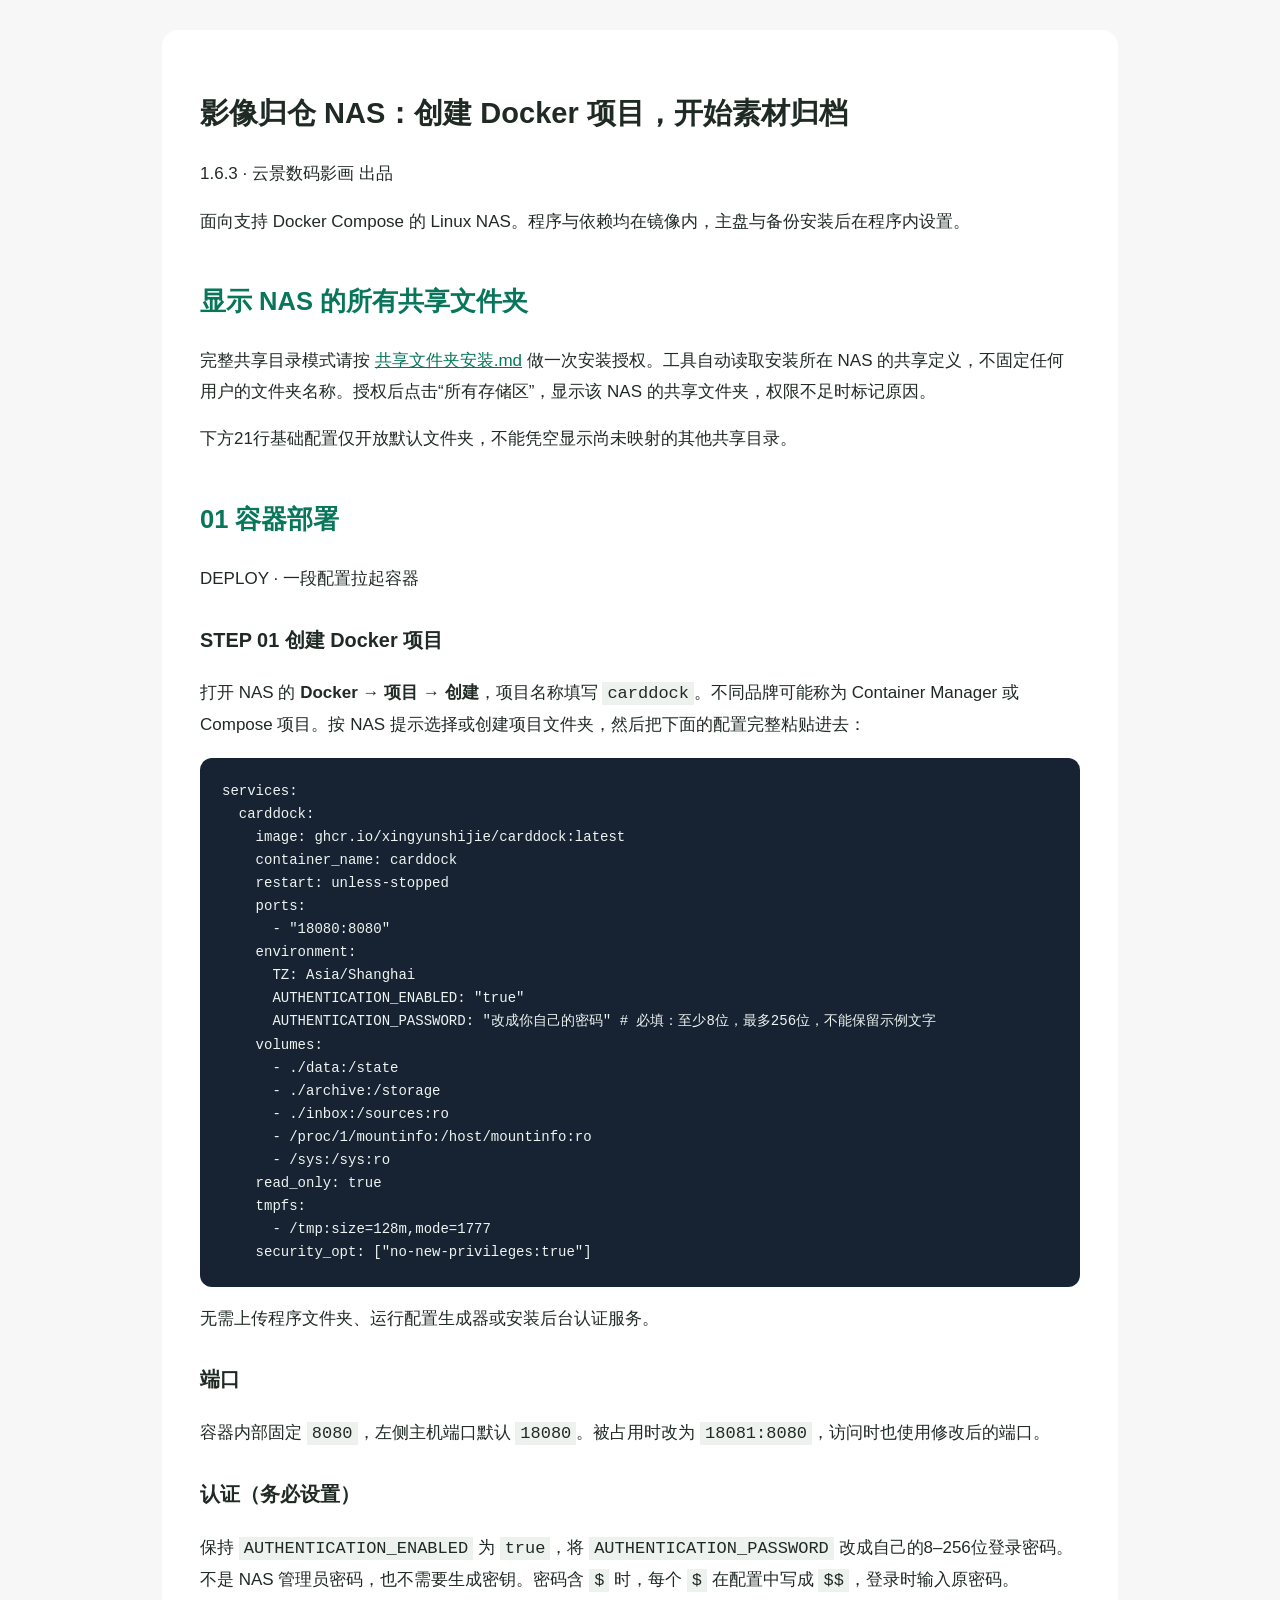
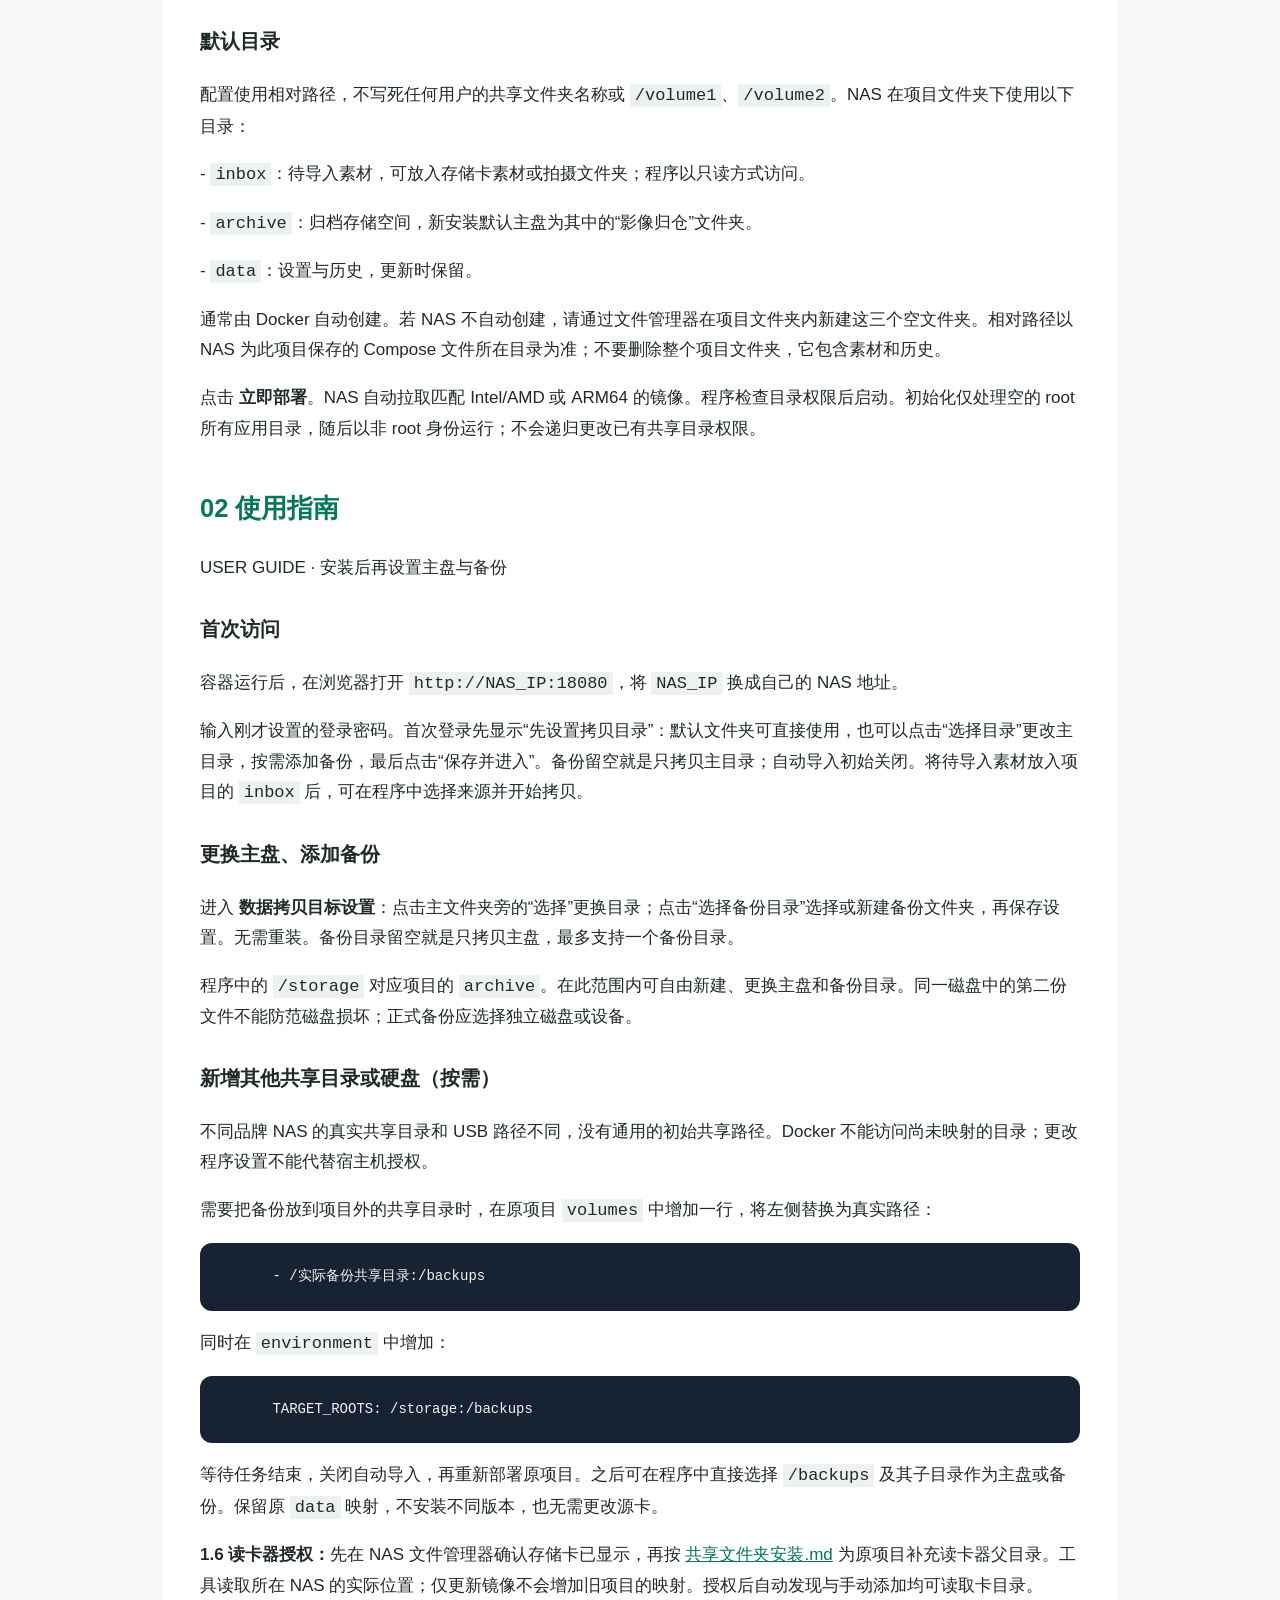
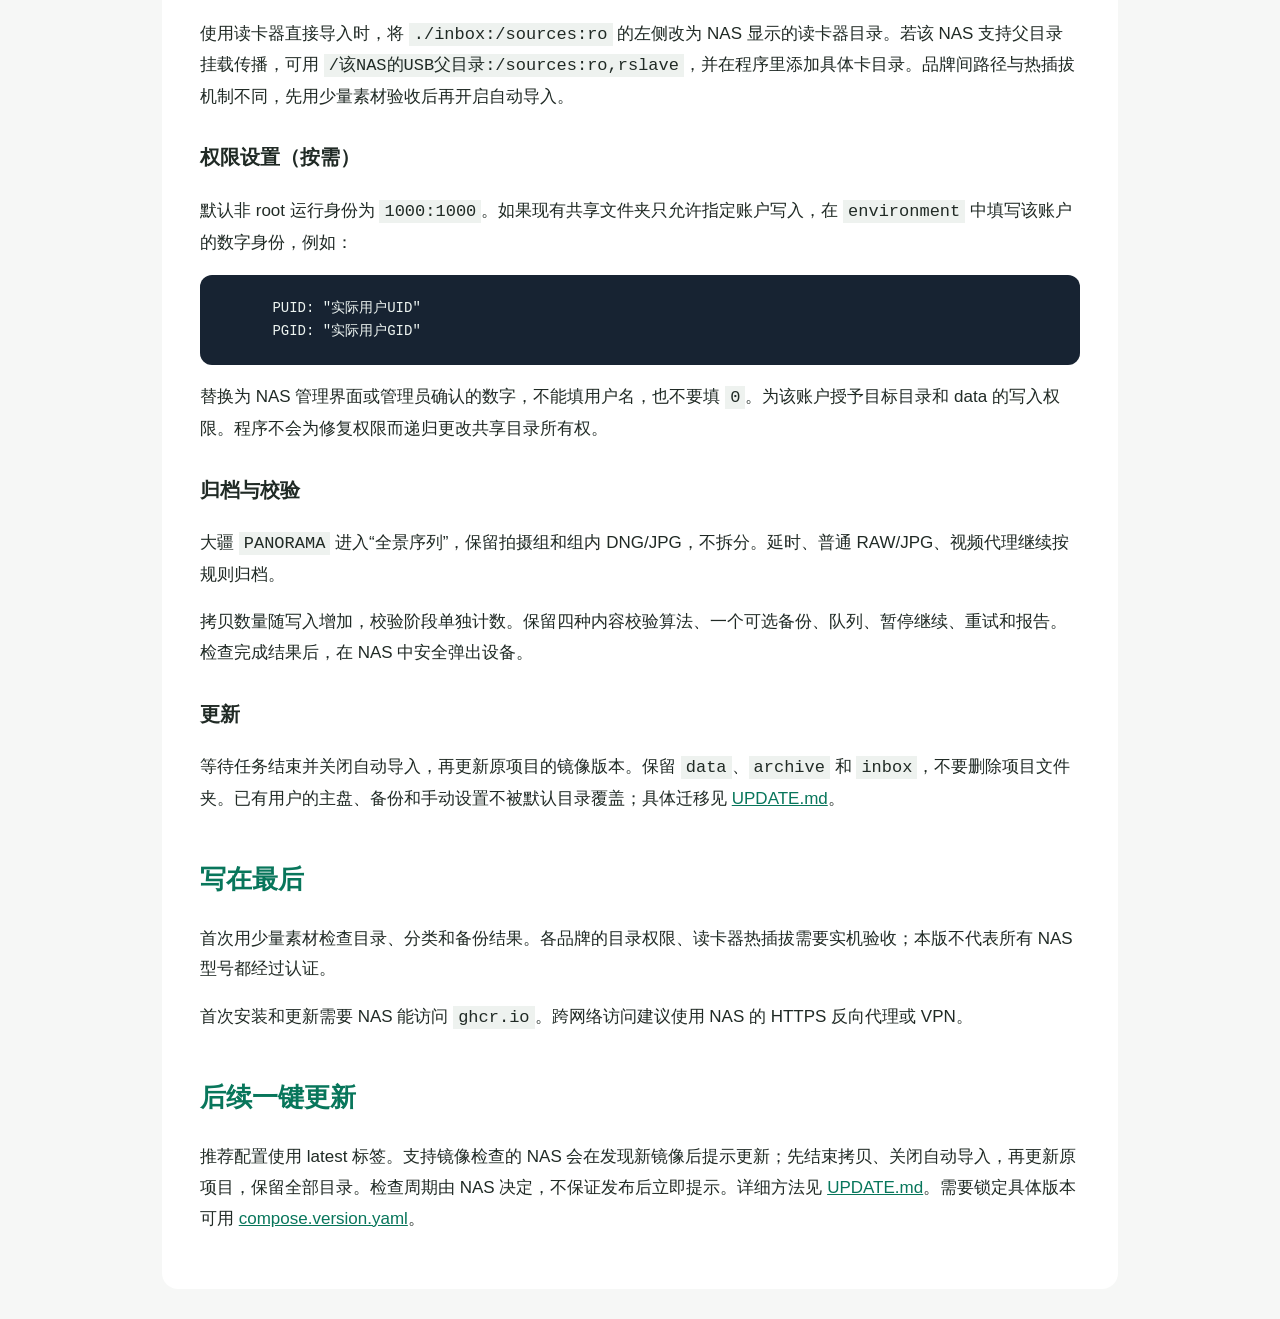
==== commit 2f680a08: "NAS 1.6.3: align naming and simplify sequential card transfers" ====
--- a/NAS安装说明.html
+++ b/NAS安装说明.html
@@ -1,4 +1,4 @@
-<!doctype html><html lang="zh-CN"><meta charset="utf-8"><meta name="viewport" content="width=device-width,initial-scale=1"><title>影像归仓 NAS · 通用安装</title><style>body{margin:0;background:#f6f7f6;color:#202a25;font:17px/1.8 -apple-system,BlinkMacSystemFont,"Segoe UI",sans-serif}main{max-width:880px;margin:30px auto;background:#fff;padding:38px;border-radius:16px}h1{font-size:29px}h2{margin-top:42px;color:#08765b}h3{margin-top:28px}a{color:#08765b}pre{padding:22px;background:#172332;color:#edf4f1;overflow:auto;border-radius:12px;font-size:14px;line-height:1.65}code{font-family:ui-monospace,monospace}p code{background:#eef2ef;padding:2px 5px}@media(max-width:650px){main{margin:0;padding:24px 18px}h1{font-size:25px}}</style><main><h1>影像归仓 NAS：创建 Docker 项目，开始素材归档</h1><p>1.6 · 云景数码影画 出品</p><p>面向支持 Docker Compose 的 Linux NAS。程序与依赖均在镜像内，主盘与备份安装后在程序内设置。</p><h2>显示 NAS 的所有共享文件夹</h2><p>完整共享目录模式请按 <a href="共享文件夹安装.md">共享文件夹安装.md</a> 做一次安装授权。工具自动读取安装所在 NAS 的共享定义，不固定任何用户的文件夹名称。授权后点击“所有存储区”，显示该 NAS 的共享文件夹，权限不足时标记原因。</p><p>下方21行基础配置仅开放默认文件夹，不能凭空显示尚未映射的其他共享目录。</p><h2>01 容器部署</h2><p>DEPLOY · 一段配置拉起容器</p><h3>STEP 01 创建 Docker 项目</h3><p>打开 NAS 的 <strong>Docker → 项目 → 创建</strong>，项目名称填写 <code>carddock</code>。不同品牌可能称为 Container Manager 或 Compose 项目。按 NAS 提示选择或创建项目文件夹，然后把下面的配置完整粘贴进去：</p><pre><code>services:
+<!doctype html><html lang="zh-CN"><meta charset="utf-8"><meta name="viewport" content="width=device-width,initial-scale=1"><title>影像归仓 NAS · 通用安装</title><style>body{margin:0;background:#f6f7f6;color:#202a25;font:17px/1.8 -apple-system,BlinkMacSystemFont,"Segoe UI",sans-serif}main{max-width:880px;margin:30px auto;background:#fff;padding:38px;border-radius:16px}h1{font-size:29px}h2{margin-top:42px;color:#08765b}h3{margin-top:28px}a{color:#08765b}pre{padding:22px;background:#172332;color:#edf4f1;overflow:auto;border-radius:12px;font-size:14px;line-height:1.65}code{font-family:ui-monospace,monospace}p code{background:#eef2ef;padding:2px 5px}@media(max-width:650px){main{margin:0;padding:24px 18px}h1{font-size:25px}}</style><main><h1>影像归仓 NAS：创建 Docker 项目，开始素材归档</h1><p>1.6.3 · 云景数码影画 出品</p><p>面向支持 Docker Compose 的 Linux NAS。程序与依赖均在镜像内，主盘与备份安装后在程序内设置。</p><h2>显示 NAS 的所有共享文件夹</h2><p>完整共享目录模式请按 <a href="共享文件夹安装.md">共享文件夹安装.md</a> 做一次安装授权。工具自动读取安装所在 NAS 的共享定义，不固定任何用户的文件夹名称。授权后点击“所有存储区”，显示该 NAS 的共享文件夹，权限不足时标记原因。</p><p>下方21行基础配置仅开放默认文件夹，不能凭空显示尚未映射的其他共享目录。</p><h2>01 容器部署</h2><p>DEPLOY · 一段配置拉起容器</p><h3>STEP 01 创建 Docker 项目</h3><p>打开 NAS 的 <strong>Docker → 项目 → 创建</strong>，项目名称填写 <code>carddock</code>。不同品牌可能称为 Container Manager 或 Compose 项目。按 NAS 提示选择或创建项目文件夹，然后把下面的配置完整粘贴进去：</p><pre><code>services:
   carddock:
     image: ghcr.io/xingyunshijie/carddock:latest
     container_name: carddock
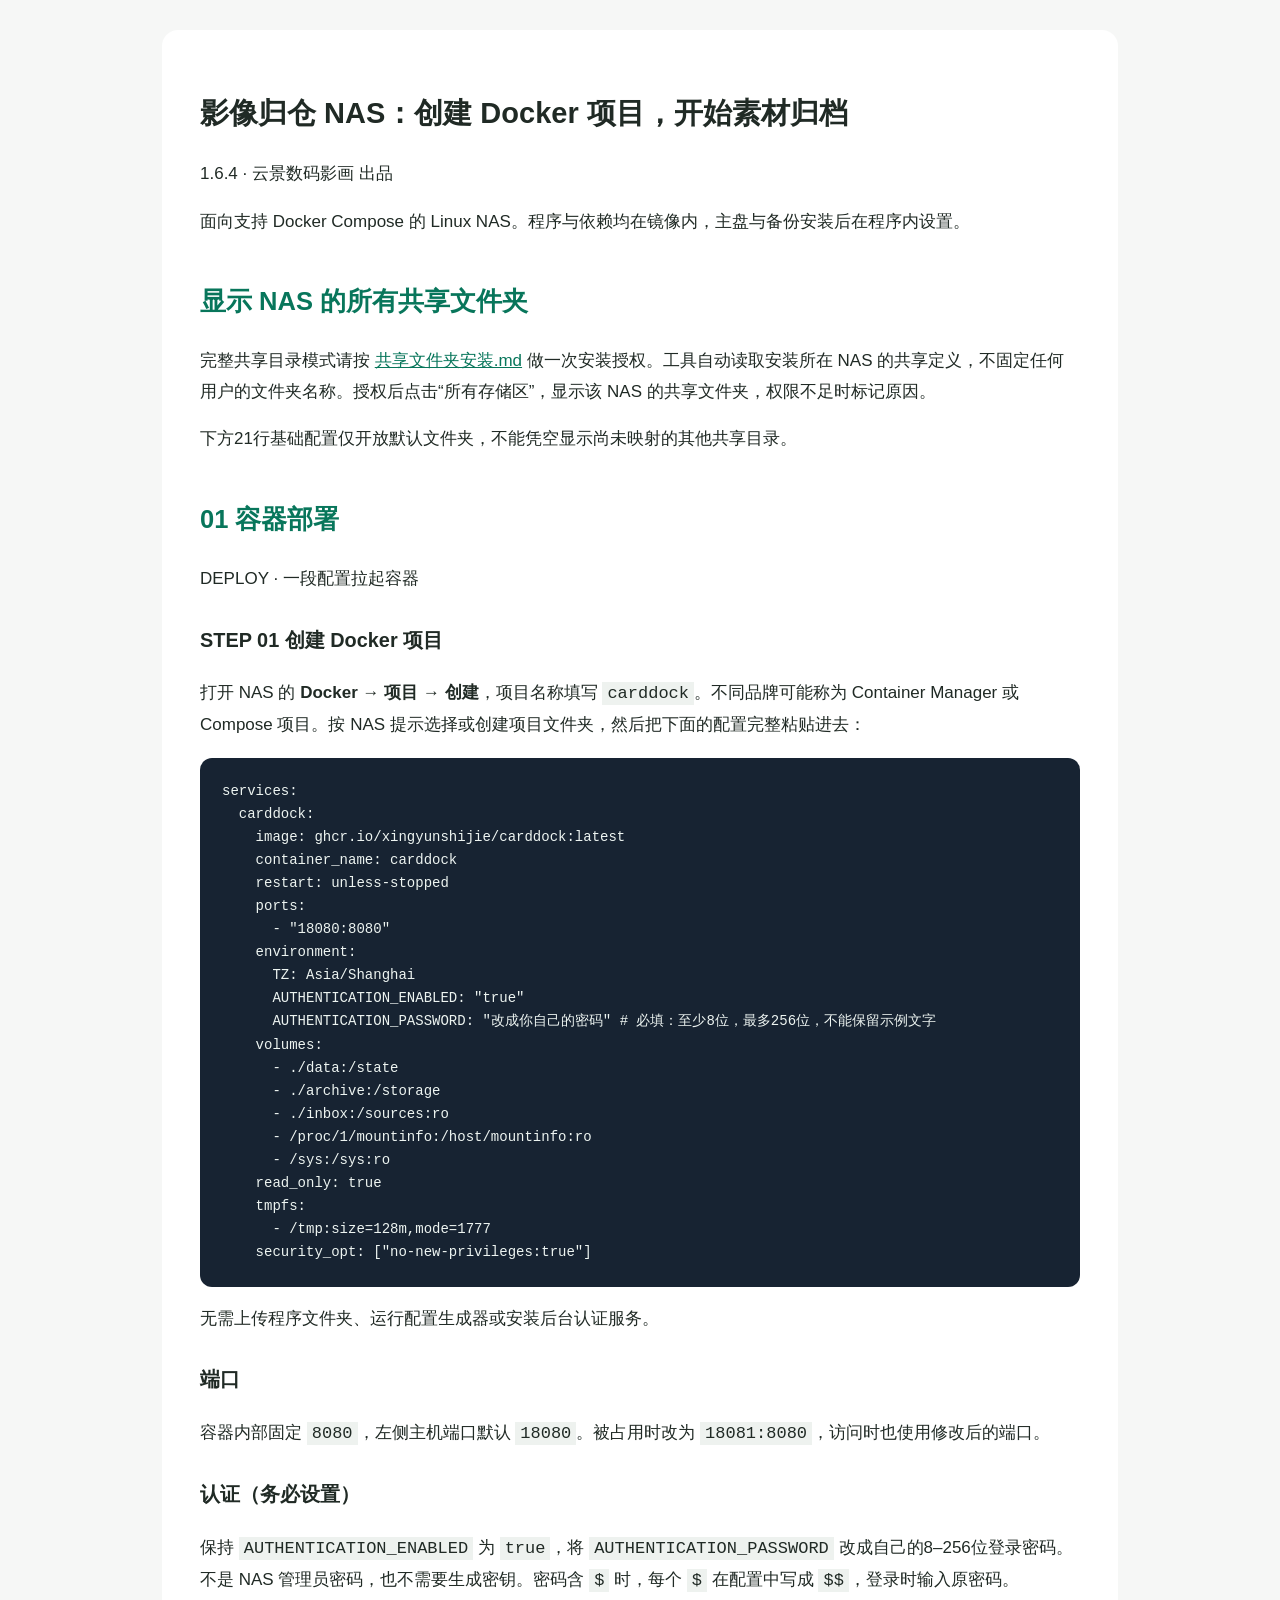
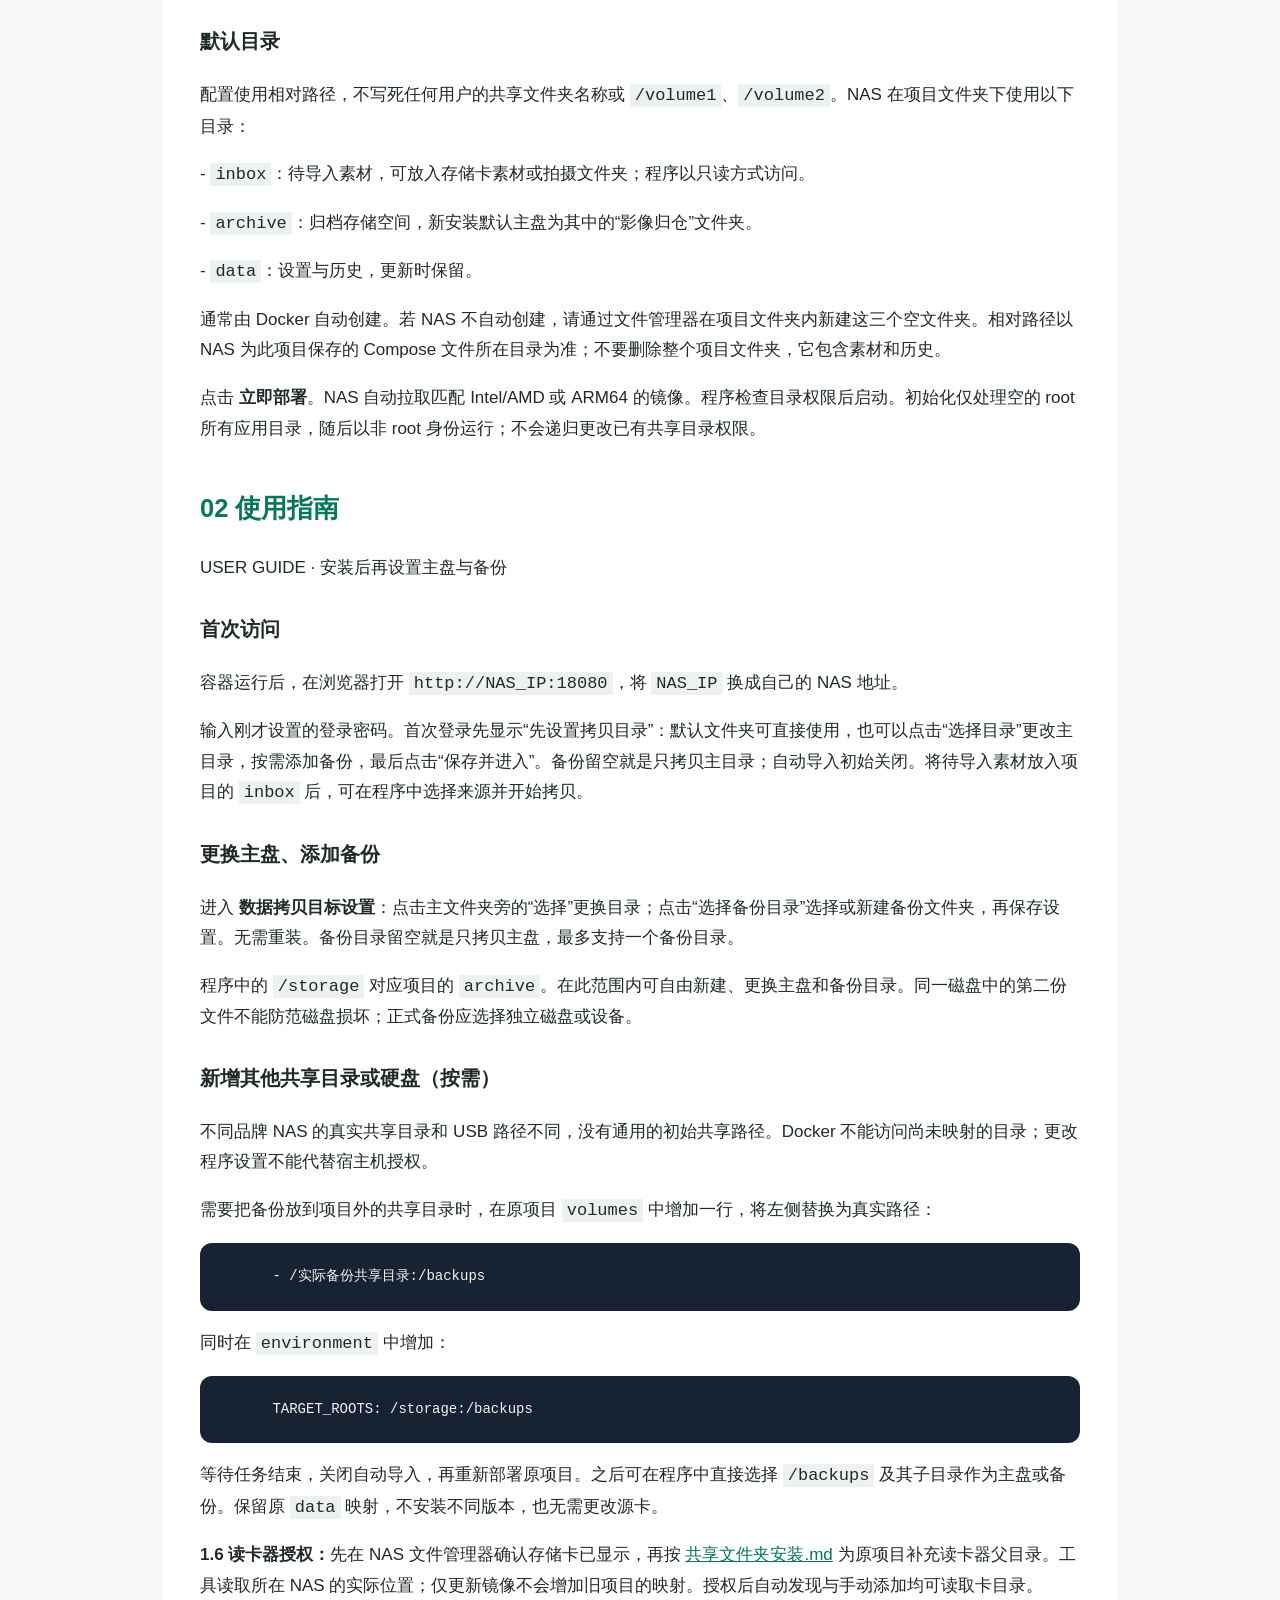
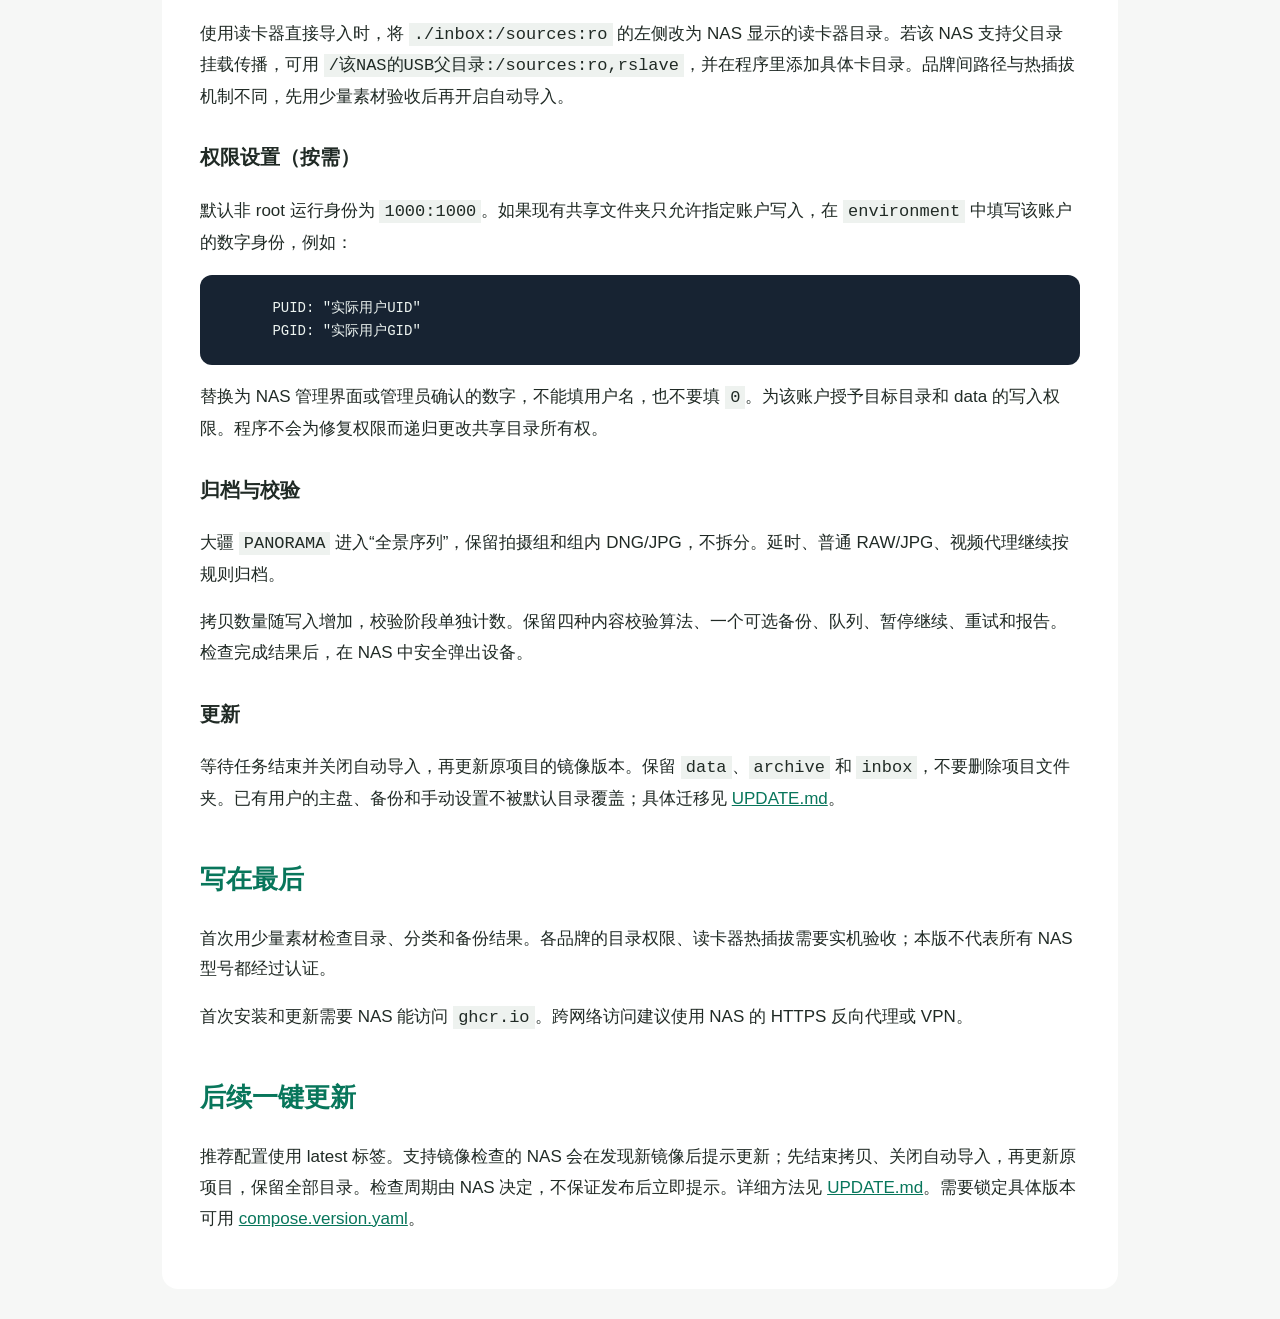
==== commit 7a795561: "NAS 1.6.4: cache card rechecks and offer safe removal" ====
--- a/NAS安装说明.html
+++ b/NAS安装说明.html
@@ -1,4 +1,4 @@
-<!doctype html><html lang="zh-CN"><meta charset="utf-8"><meta name="viewport" content="width=device-width,initial-scale=1"><title>影像归仓 NAS · 通用安装</title><style>body{margin:0;background:#f6f7f6;color:#202a25;font:17px/1.8 -apple-system,BlinkMacSystemFont,"Segoe UI",sans-serif}main{max-width:880px;margin:30px auto;background:#fff;padding:38px;border-radius:16px}h1{font-size:29px}h2{margin-top:42px;color:#08765b}h3{margin-top:28px}a{color:#08765b}pre{padding:22px;background:#172332;color:#edf4f1;overflow:auto;border-radius:12px;font-size:14px;line-height:1.65}code{font-family:ui-monospace,monospace}p code{background:#eef2ef;padding:2px 5px}@media(max-width:650px){main{margin:0;padding:24px 18px}h1{font-size:25px}}</style><main><h1>影像归仓 NAS：创建 Docker 项目，开始素材归档</h1><p>1.6.3 · 云景数码影画 出品</p><p>面向支持 Docker Compose 的 Linux NAS。程序与依赖均在镜像内，主盘与备份安装后在程序内设置。</p><h2>显示 NAS 的所有共享文件夹</h2><p>完整共享目录模式请按 <a href="共享文件夹安装.md">共享文件夹安装.md</a> 做一次安装授权。工具自动读取安装所在 NAS 的共享定义，不固定任何用户的文件夹名称。授权后点击“所有存储区”，显示该 NAS 的共享文件夹，权限不足时标记原因。</p><p>下方21行基础配置仅开放默认文件夹，不能凭空显示尚未映射的其他共享目录。</p><h2>01 容器部署</h2><p>DEPLOY · 一段配置拉起容器</p><h3>STEP 01 创建 Docker 项目</h3><p>打开 NAS 的 <strong>Docker → 项目 → 创建</strong>，项目名称填写 <code>carddock</code>。不同品牌可能称为 Container Manager 或 Compose 项目。按 NAS 提示选择或创建项目文件夹，然后把下面的配置完整粘贴进去：</p><pre><code>services:
+<!doctype html><html lang="zh-CN"><meta charset="utf-8"><meta name="viewport" content="width=device-width,initial-scale=1"><title>影像归仓 NAS · 通用安装</title><style>body{margin:0;background:#f6f7f6;color:#202a25;font:17px/1.8 -apple-system,BlinkMacSystemFont,"Segoe UI",sans-serif}main{max-width:880px;margin:30px auto;background:#fff;padding:38px;border-radius:16px}h1{font-size:29px}h2{margin-top:42px;color:#08765b}h3{margin-top:28px}a{color:#08765b}pre{padding:22px;background:#172332;color:#edf4f1;overflow:auto;border-radius:12px;font-size:14px;line-height:1.65}code{font-family:ui-monospace,monospace}p code{background:#eef2ef;padding:2px 5px}@media(max-width:650px){main{margin:0;padding:24px 18px}h1{font-size:25px}}</style><main><h1>影像归仓 NAS：创建 Docker 项目，开始素材归档</h1><p>1.6.4 · 云景数码影画 出品</p><p>面向支持 Docker Compose 的 Linux NAS。程序与依赖均在镜像内，主盘与备份安装后在程序内设置。</p><h2>显示 NAS 的所有共享文件夹</h2><p>完整共享目录模式请按 <a href="共享文件夹安装.md">共享文件夹安装.md</a> 做一次安装授权。工具自动读取安装所在 NAS 的共享定义，不固定任何用户的文件夹名称。授权后点击“所有存储区”，显示该 NAS 的共享文件夹，权限不足时标记原因。</p><p>下方21行基础配置仅开放默认文件夹，不能凭空显示尚未映射的其他共享目录。</p><h2>01 容器部署</h2><p>DEPLOY · 一段配置拉起容器</p><h3>STEP 01 创建 Docker 项目</h3><p>打开 NAS 的 <strong>Docker → 项目 → 创建</strong>，项目名称填写 <code>carddock</code>。不同品牌可能称为 Container Manager 或 Compose 项目。按 NAS 提示选择或创建项目文件夹，然后把下面的配置完整粘贴进去：</p><pre><code>services:
   carddock:
     image: ghcr.io/xingyunshijie/carddock:latest
     container_name: carddock
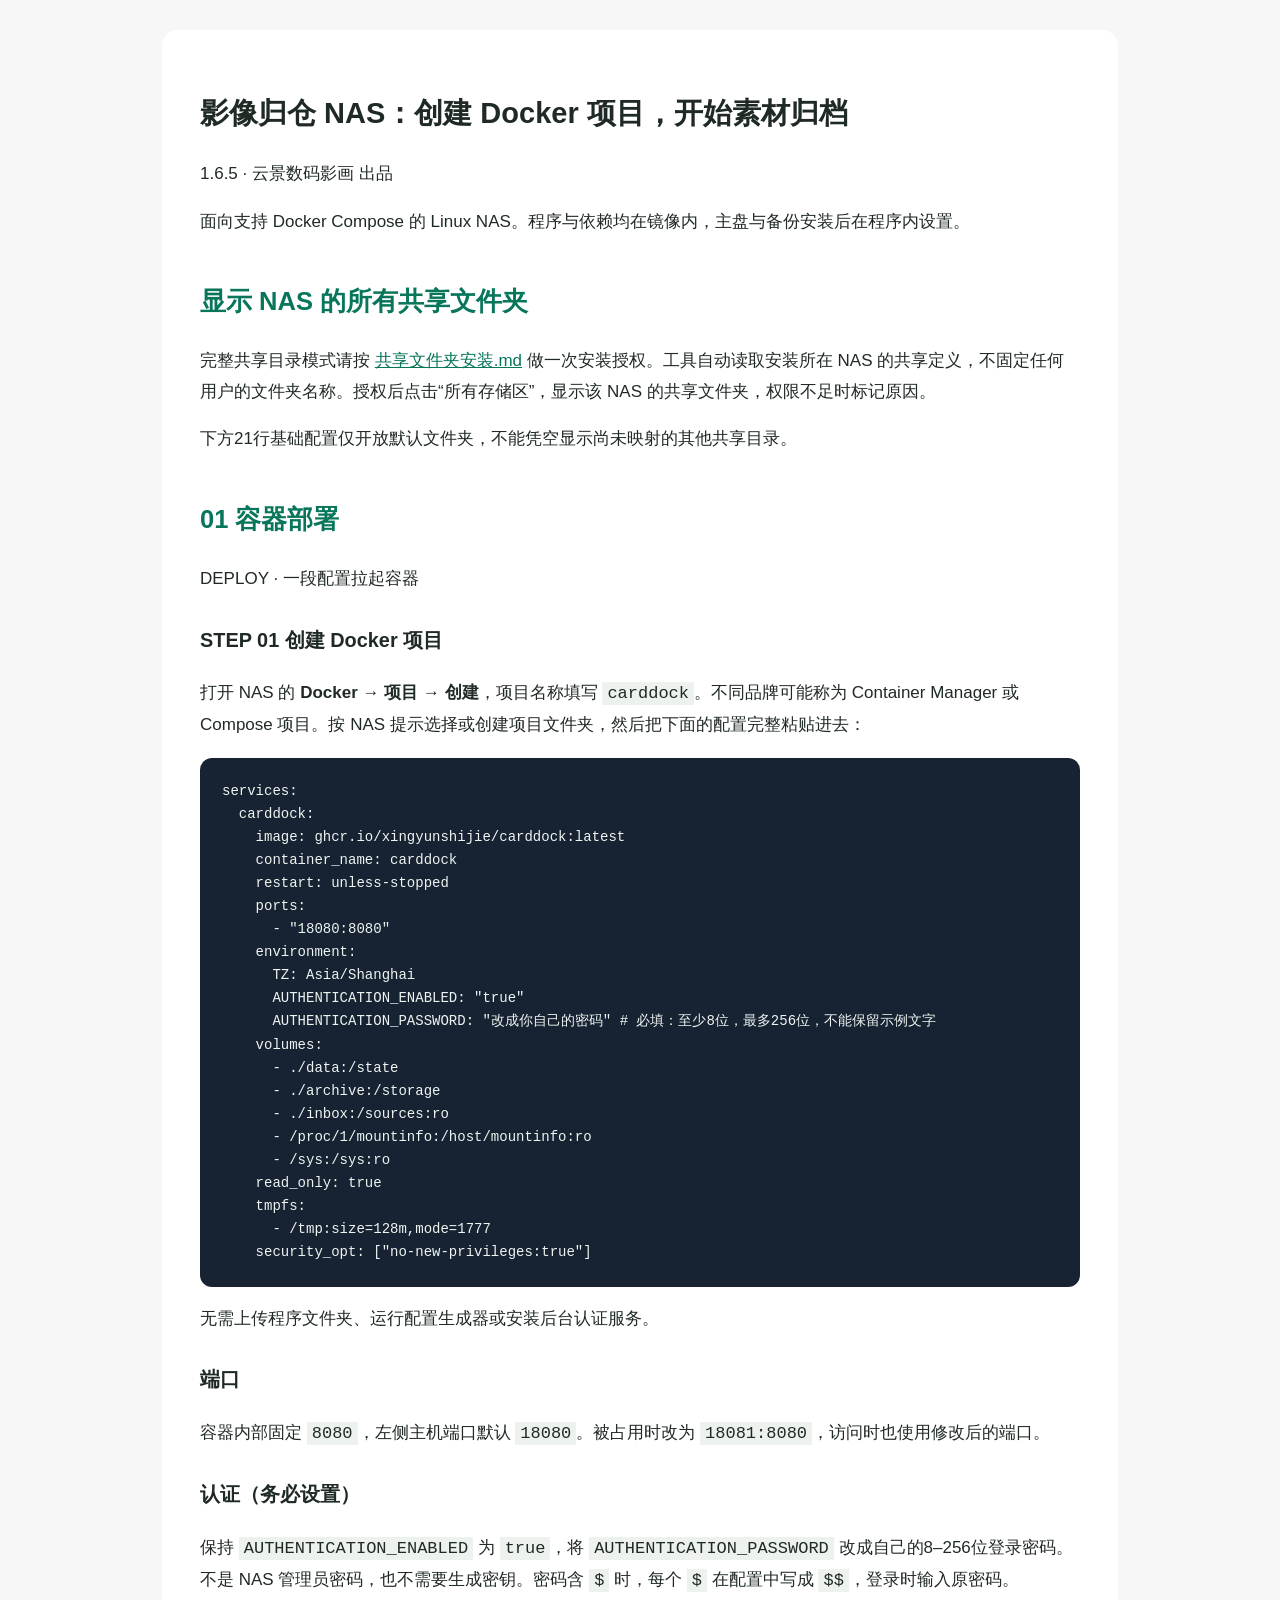
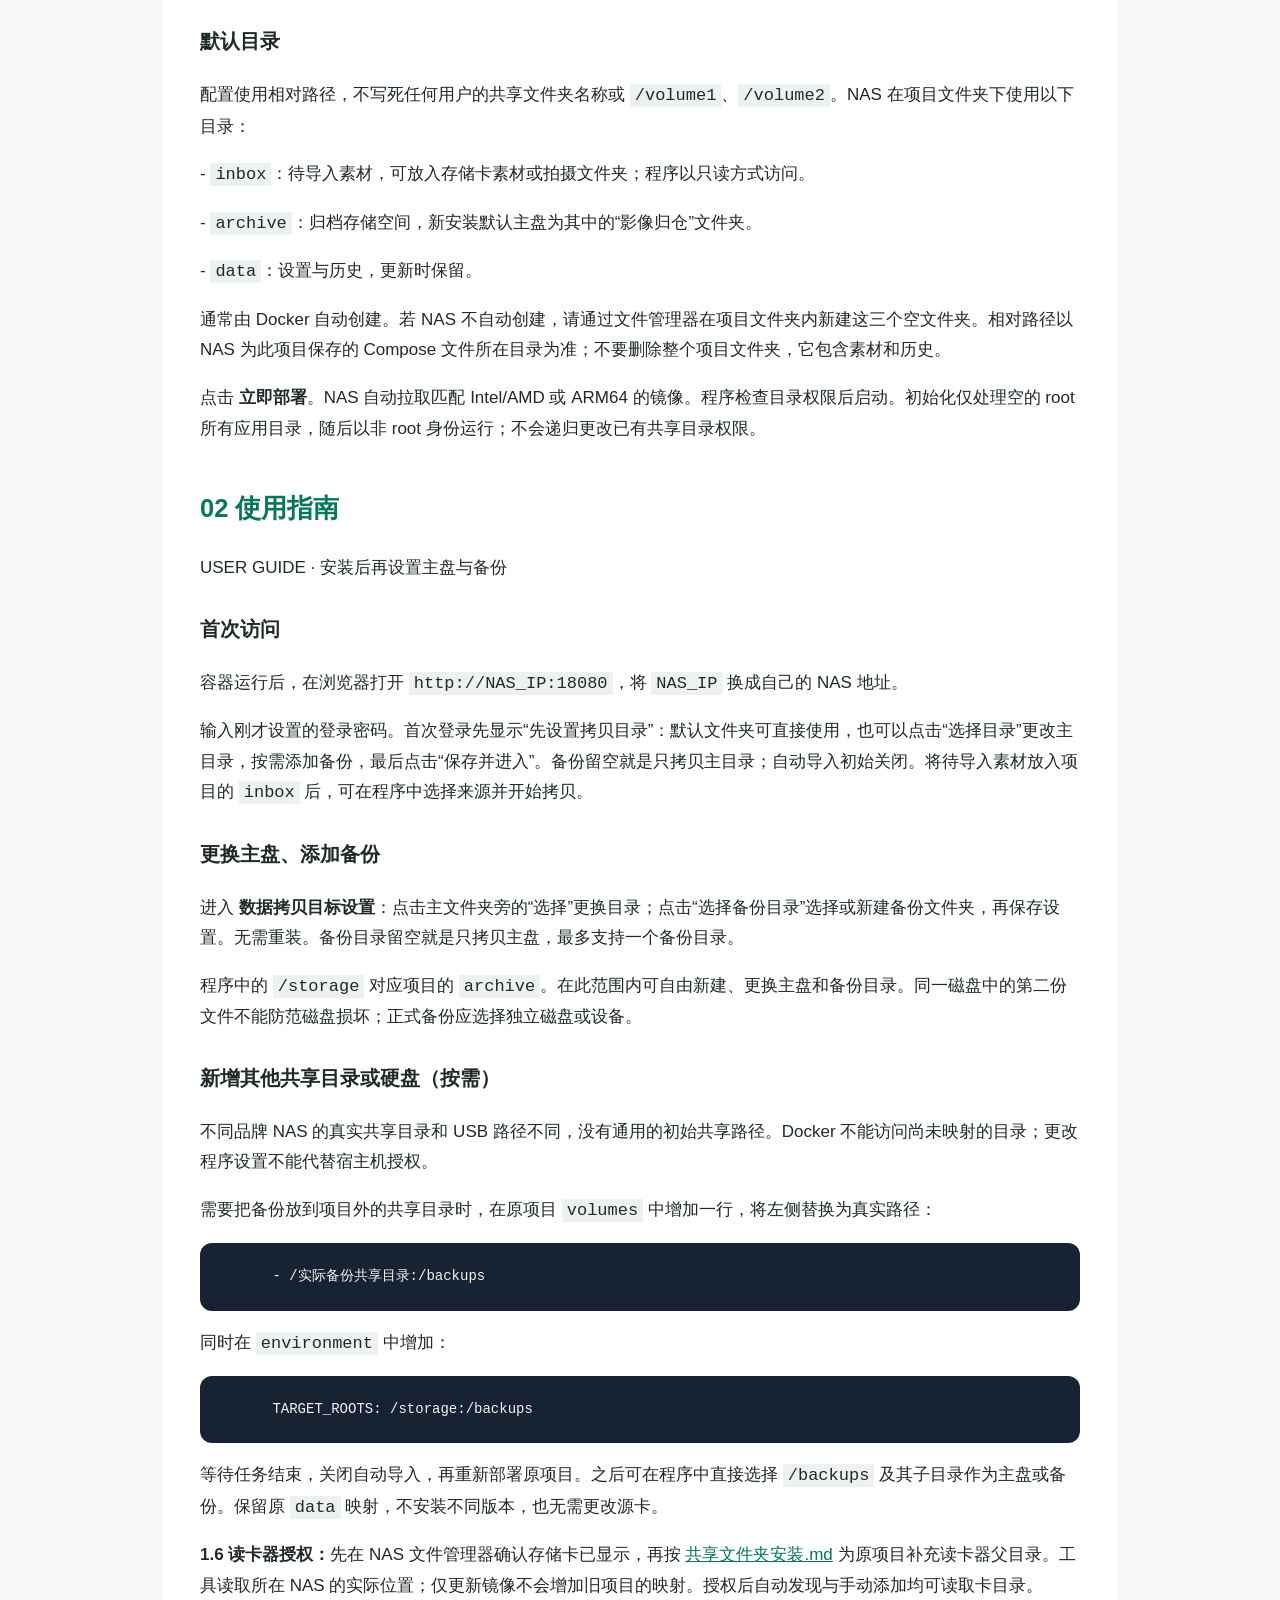
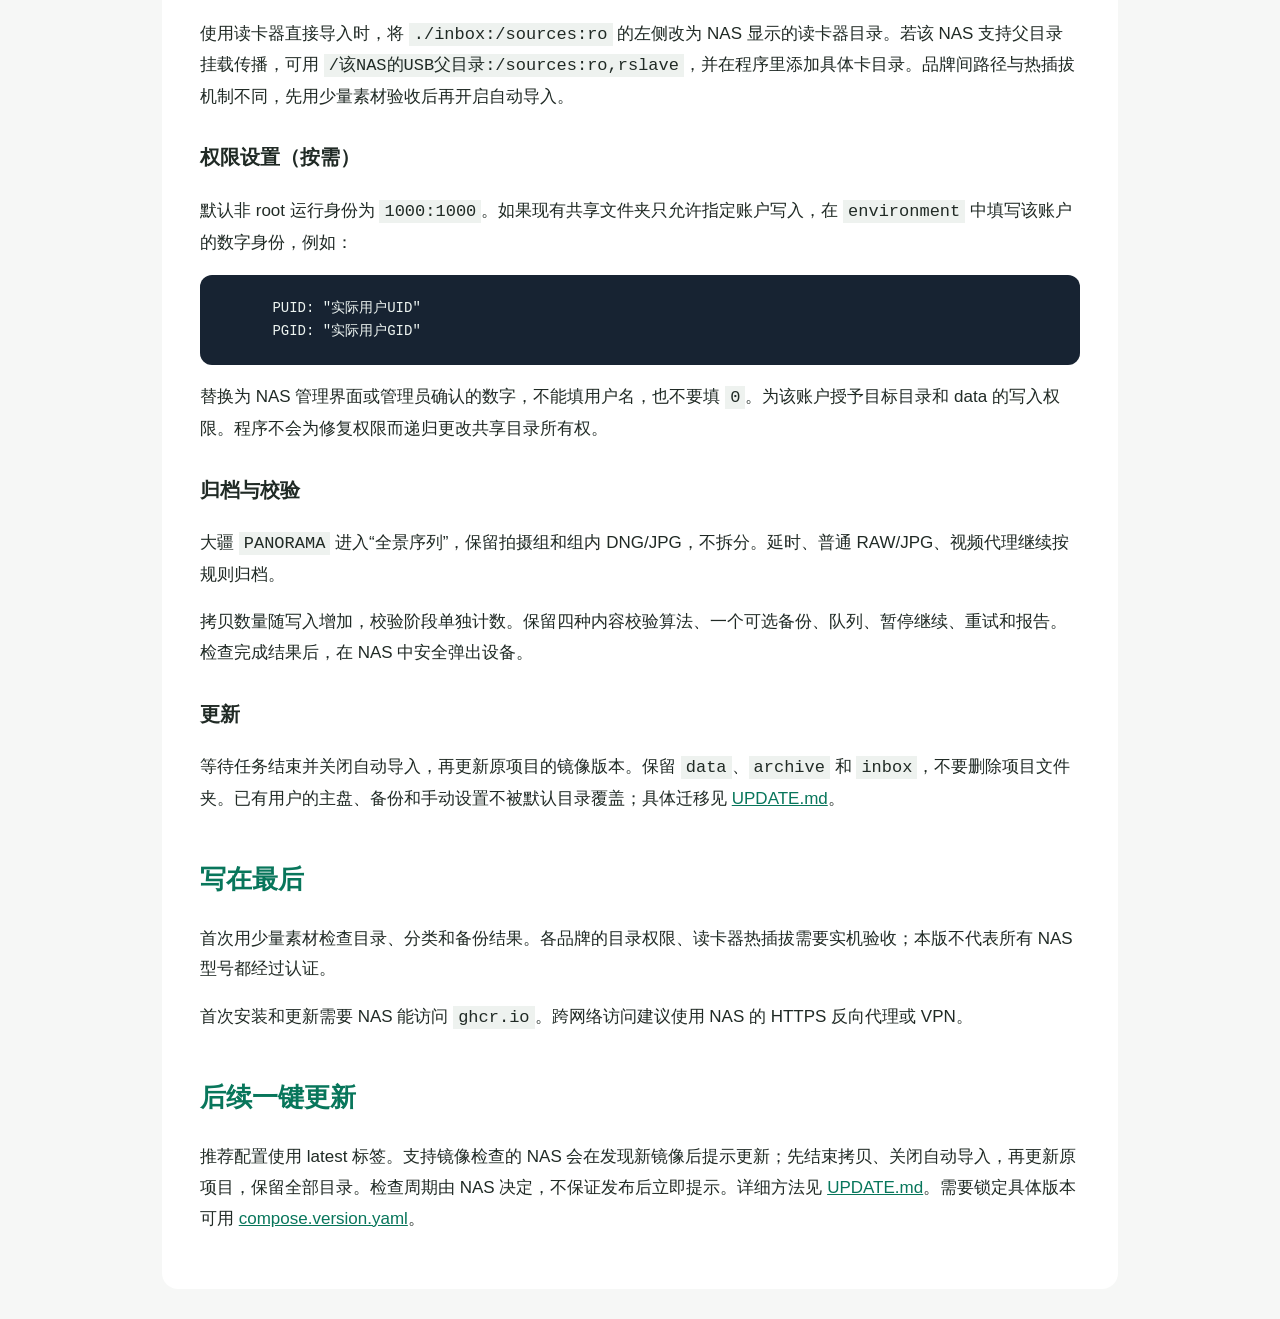
==== commit 8679c9b1: "NAS 1.6.5: refresh light and darkroom interface" ====
--- a/NAS安装说明.html
+++ b/NAS安装说明.html
@@ -1,4 +1,4 @@
-<!doctype html><html lang="zh-CN"><meta charset="utf-8"><meta name="viewport" content="width=device-width,initial-scale=1"><title>影像归仓 NAS · 通用安装</title><style>body{margin:0;background:#f6f7f6;color:#202a25;font:17px/1.8 -apple-system,BlinkMacSystemFont,"Segoe UI",sans-serif}main{max-width:880px;margin:30px auto;background:#fff;padding:38px;border-radius:16px}h1{font-size:29px}h2{margin-top:42px;color:#08765b}h3{margin-top:28px}a{color:#08765b}pre{padding:22px;background:#172332;color:#edf4f1;overflow:auto;border-radius:12px;font-size:14px;line-height:1.65}code{font-family:ui-monospace,monospace}p code{background:#eef2ef;padding:2px 5px}@media(max-width:650px){main{margin:0;padding:24px 18px}h1{font-size:25px}}</style><main><h1>影像归仓 NAS：创建 Docker 项目，开始素材归档</h1><p>1.6.4 · 云景数码影画 出品</p><p>面向支持 Docker Compose 的 Linux NAS。程序与依赖均在镜像内，主盘与备份安装后在程序内设置。</p><h2>显示 NAS 的所有共享文件夹</h2><p>完整共享目录模式请按 <a href="共享文件夹安装.md">共享文件夹安装.md</a> 做一次安装授权。工具自动读取安装所在 NAS 的共享定义，不固定任何用户的文件夹名称。授权后点击“所有存储区”，显示该 NAS 的共享文件夹，权限不足时标记原因。</p><p>下方21行基础配置仅开放默认文件夹，不能凭空显示尚未映射的其他共享目录。</p><h2>01 容器部署</h2><p>DEPLOY · 一段配置拉起容器</p><h3>STEP 01 创建 Docker 项目</h3><p>打开 NAS 的 <strong>Docker → 项目 → 创建</strong>，项目名称填写 <code>carddock</code>。不同品牌可能称为 Container Manager 或 Compose 项目。按 NAS 提示选择或创建项目文件夹，然后把下面的配置完整粘贴进去：</p><pre><code>services:
+<!doctype html><html lang="zh-CN"><meta charset="utf-8"><meta name="viewport" content="width=device-width,initial-scale=1"><title>影像归仓 NAS · 通用安装</title><style>body{margin:0;background:#f6f7f6;color:#202a25;font:17px/1.8 -apple-system,BlinkMacSystemFont,"Segoe UI",sans-serif}main{max-width:880px;margin:30px auto;background:#fff;padding:38px;border-radius:16px}h1{font-size:29px}h2{margin-top:42px;color:#08765b}h3{margin-top:28px}a{color:#08765b}pre{padding:22px;background:#172332;color:#edf4f1;overflow:auto;border-radius:12px;font-size:14px;line-height:1.65}code{font-family:ui-monospace,monospace}p code{background:#eef2ef;padding:2px 5px}@media(max-width:650px){main{margin:0;padding:24px 18px}h1{font-size:25px}}</style><main><h1>影像归仓 NAS：创建 Docker 项目，开始素材归档</h1><p>1.6.5 · 云景数码影画 出品</p><p>面向支持 Docker Compose 的 Linux NAS。程序与依赖均在镜像内，主盘与备份安装后在程序内设置。</p><h2>显示 NAS 的所有共享文件夹</h2><p>完整共享目录模式请按 <a href="共享文件夹安装.md">共享文件夹安装.md</a> 做一次安装授权。工具自动读取安装所在 NAS 的共享定义，不固定任何用户的文件夹名称。授权后点击“所有存储区”，显示该 NAS 的共享文件夹，权限不足时标记原因。</p><p>下方21行基础配置仅开放默认文件夹，不能凭空显示尚未映射的其他共享目录。</p><h2>01 容器部署</h2><p>DEPLOY · 一段配置拉起容器</p><h3>STEP 01 创建 Docker 项目</h3><p>打开 NAS 的 <strong>Docker → 项目 → 创建</strong>，项目名称填写 <code>carddock</code>。不同品牌可能称为 Container Manager 或 Compose 项目。按 NAS 提示选择或创建项目文件夹，然后把下面的配置完整粘贴进去：</p><pre><code>services:
   carddock:
     image: ghcr.io/xingyunshijie/carddock:latest
     container_name: carddock
